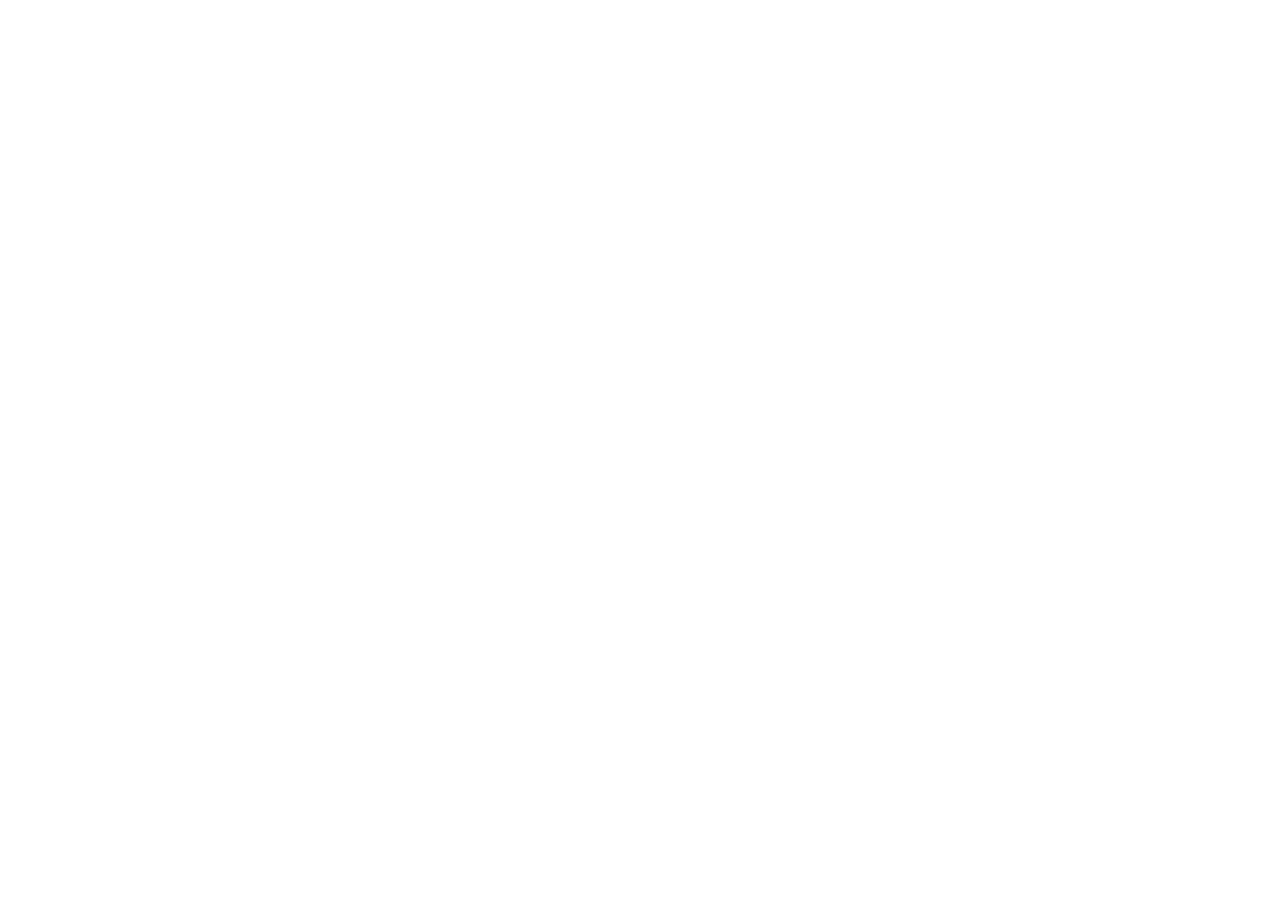
==== store-x7m9q4v2k8/index.html @ 35729337 "Add files via upload" ====
<!doctype html>
<html lang="en">
  <head>
    <meta charset="UTF-8" />
    <meta name="viewport" content="width=device-width, initial-scale=1.0" />
    <meta name="theme-color" content="#351421" />
    <meta name="referrer" content="no-referrer" />
    <meta http-equiv="Content-Security-Policy" content="default-src 'self'; script-src 'self'; script-src-attr 'none'; style-src 'self' 'unsafe-inline'; img-src 'self' data: https://www.houseofchikankari.in https://lucknowichikan.com; connect-src 'self' https://aura-ethnic-tracking-api.rohitrajmeena864.chatgpt.site https://*.workers.dev; font-src 'self' data:; object-src 'none'; base-uri 'self'; form-action 'self'; frame-src 'none'; media-src 'none'; worker-src 'self'; manifest-src 'self'; upgrade-insecure-requests" />
    <meta name="description" content="Aura Ethnic Studio — premium ethnic wear with simple bundle pricing, free shipping and 14-day exchange support." />
    <meta name="color-scheme" content="light" />
    <meta name="apple-mobile-web-app-capable" content="yes" />
    <meta name="apple-mobile-web-app-status-bar-style" content="default" />
    <meta name="apple-mobile-web-app-title" content="Aura Ethnic" />
    <meta property="og:type" content="website" />
    <meta property="og:title" content="Aura Ethnic Studio" />
    <meta property="og:description" content="Premium ethnic styles at simple bundle prices, with free shipping and 14-day exchange support." />
    <meta property="og:image" content="https://auraethnicstudio.github.io/Aura-Ethnic-Studio-Store/store-x7m9q4v2k8/hero-new-arrivals.webp" />
    <meta property="og:url" content="https://auraethnicstudio.github.io/Aura-Ethnic-Studio-Store/store-x7m9q4v2k8/" />
    <meta name="twitter:card" content="summary_large_image" />
    <title>Aura Ethnic Studio</title>
    <link rel="canonical" href="https://auraethnicstudio.github.io/Aura-Ethnic-Studio-Store/store-x7m9q4v2k8/" />
    <link rel="icon" href="./favicon.svg" type="image/svg+xml" />
    <link rel="manifest" href="./manifest.webmanifest" />
    <link rel="preload" href="./hero-new-arrivals.webp" as="image" fetchpriority="high" />
    <script src="./security-guard.js"></script>
    <script src="./products-data.js"></script>
    <script src="./more-products-data.js"></script>
    <script src="./catalog-priority.js"></script>
    <script src="./tracking-config.js?v=2"></script>
    <script type="module" crossorigin src="./assets/entry-BMHcqPz-.js"></script>
    <link rel="stylesheet" crossorigin href="./assets/entry-DBCEc3y2.css">
    <script defer src="./storefront-runtime.js?v=3"></script>
  </head>
  <body>
    <div id="root"></div>
  </body>
</html>
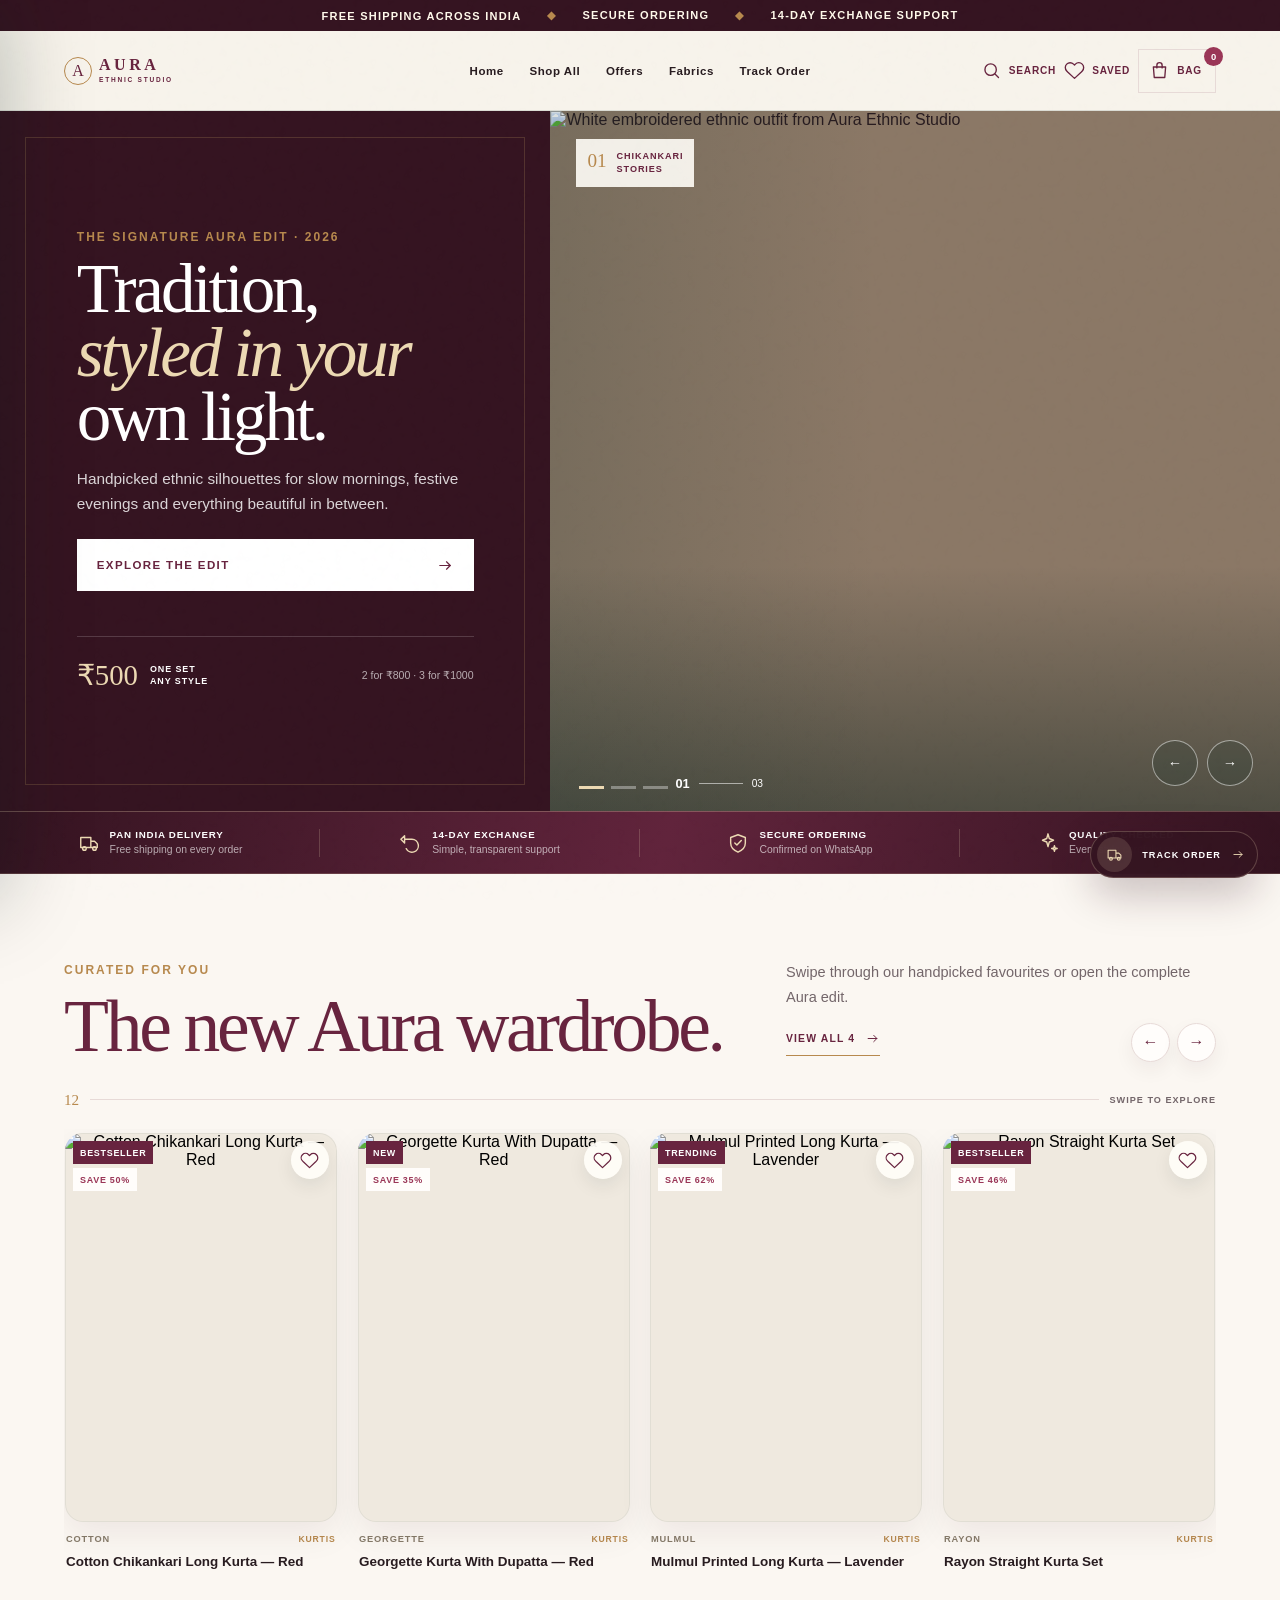
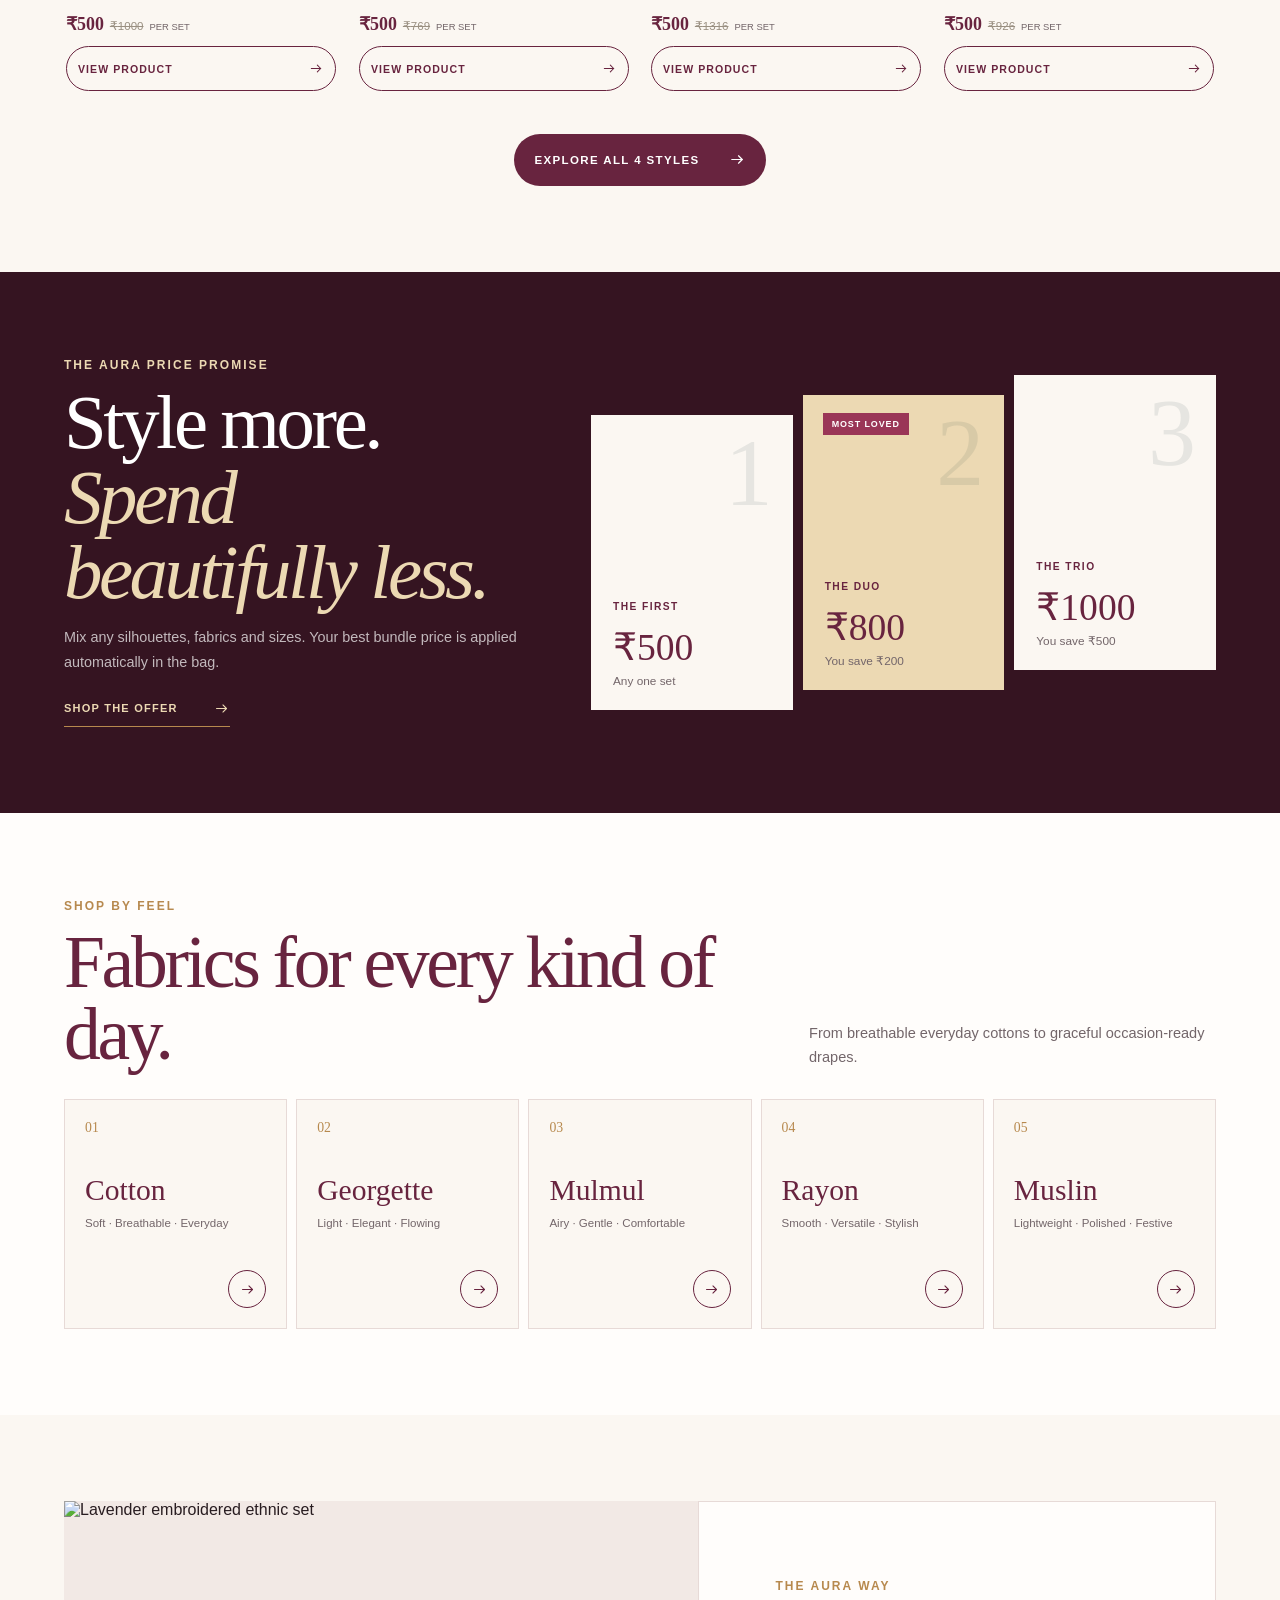
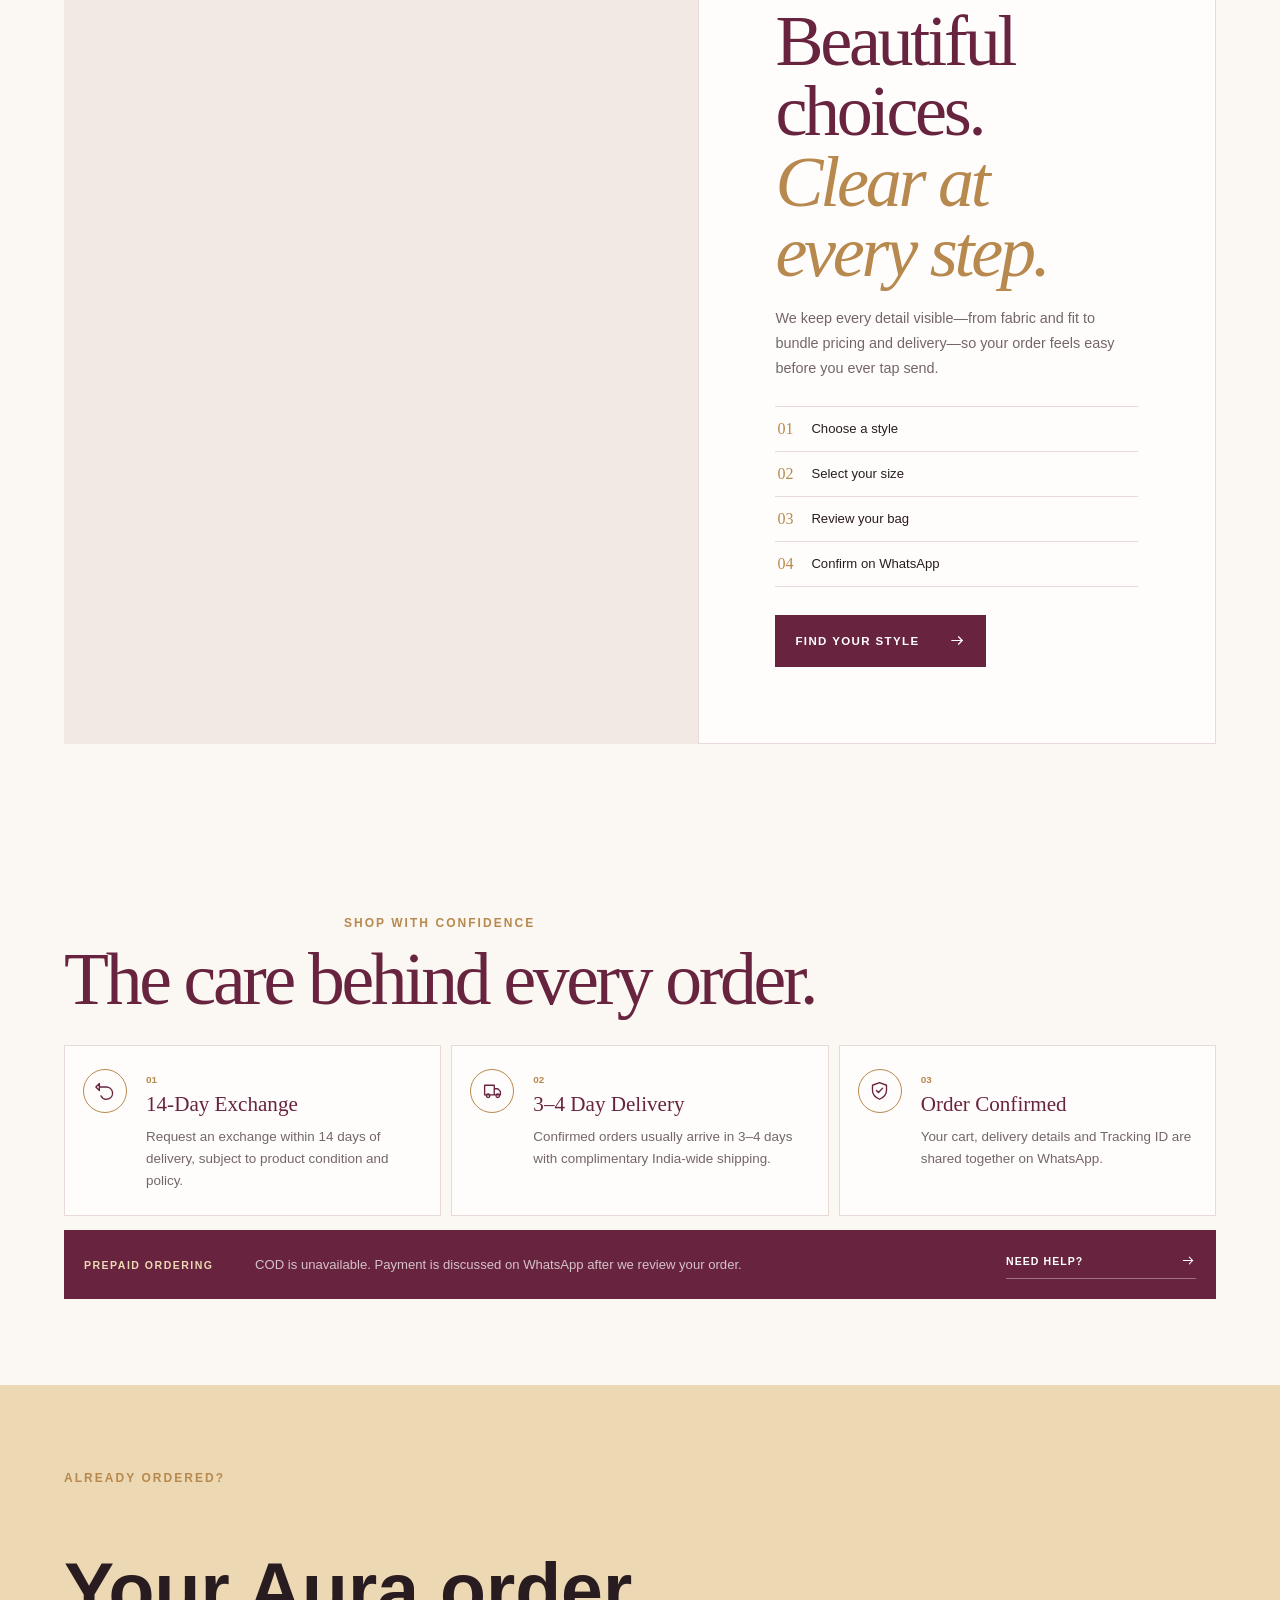
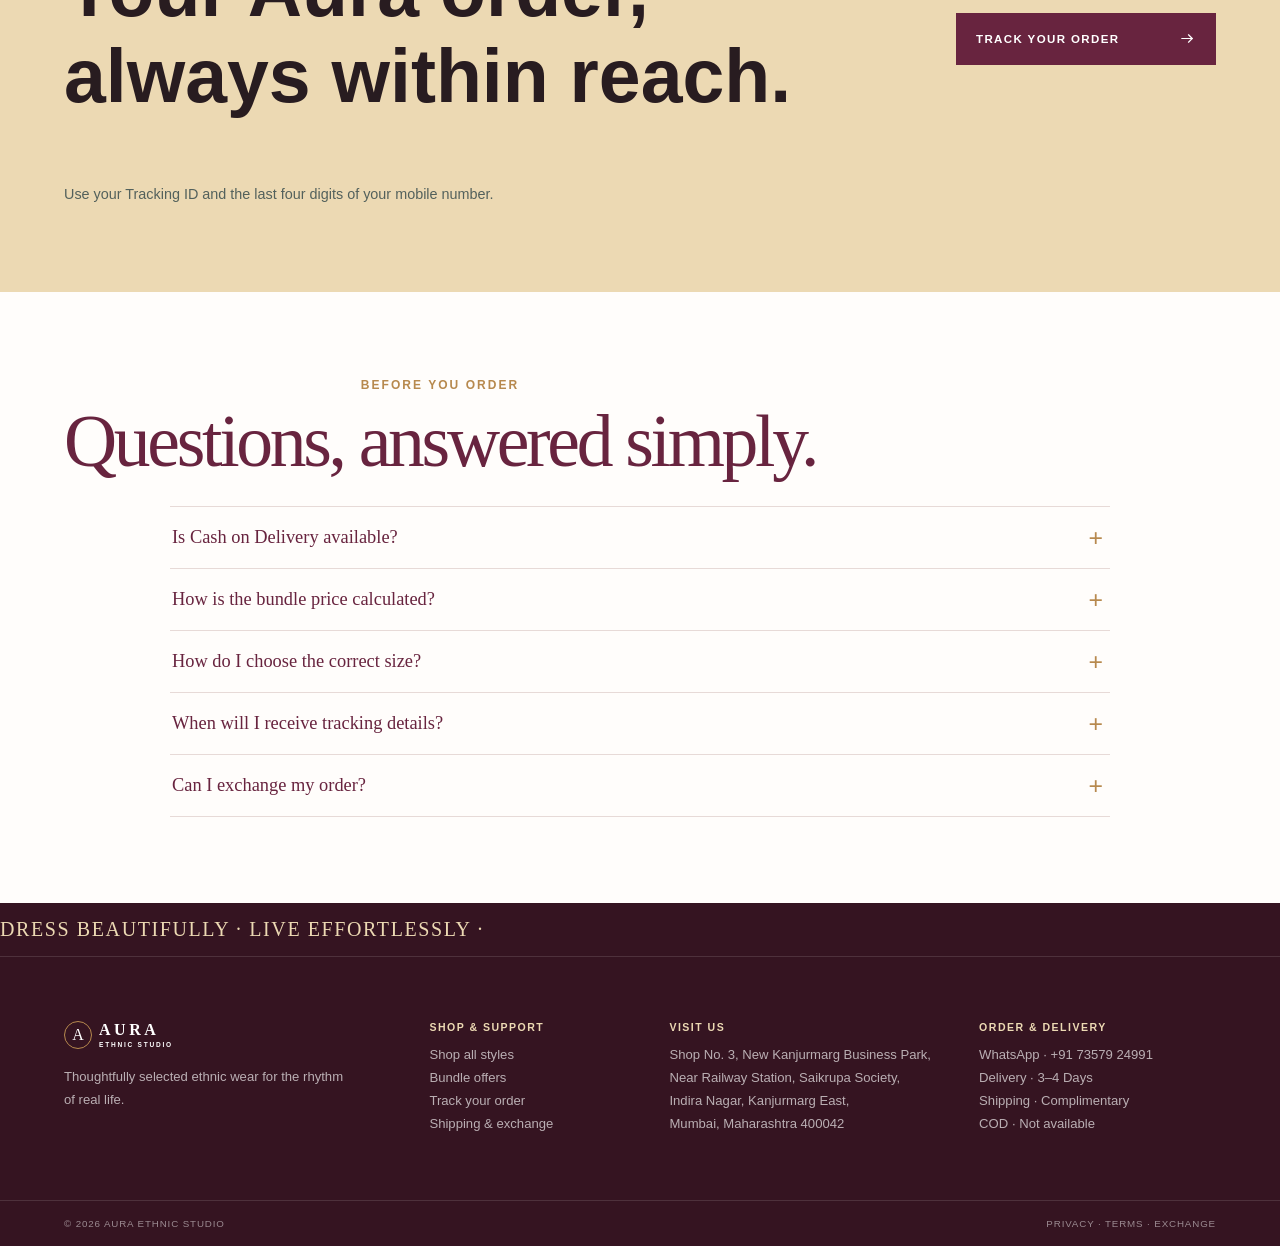
==== commit 166b4e51: "Add files via upload" ====
--- a/store-x7m9q4v2k8/index.html
+++ b/store-x7m9q4v2k8/index.html
@@ -27,8 +27,8 @@
     <script src="./more-products-data.js"></script>
     <script src="./catalog-priority.js"></script>
     <script src="./tracking-config.js?v=2"></script>
-    <script type="module" crossorigin src="./assets/entry-BMHcqPz-.js"></script>
-    <link rel="stylesheet" crossorigin href="./assets/entry-DBCEc3y2.css">
+    <script type="module" crossorigin src="./assets/entry-BMx1zKky.js"></script>
+    <link rel="stylesheet" crossorigin href="./assets/entry-BUBMx9mk.css">
     <script defer src="./storefront-runtime.js?v=3"></script>
   </head>
   <body>
--- a/store-x7m9q4v2k8/assets/entry-BUBMx9mk.css
+++ b/store-x7m9q4v2k8/assets/entry-BUBMx9mk.css
@@ -0,0 +1 @@
+:root{--ink:#281c20;--ink-soft:#73666a;--forest:#68243f;--forest-deep:#351421;--forest-light:#8b4861;--ivory:#fbf7f2;--ivory-deep:#f2e9e5;--paper:#fffdfb;--gold:#b7894e;--gold-light:#ecd9b3;--wine:#9a3657;--line:#e7dad7;--success:#3f745d;--shadow:0 24px 70px #35142121;--serif:"Iowan Old Style",Baskerville,"Palatino Linotype","Book Antiqua",Georgia,serif;--sans:Inter,"Avenir Next","Segoe UI",Roboto,Helvetica,Arial,sans-serif}*{box-sizing:border-box}html{scroll-behavior:smooth;scroll-padding-top:104px}body{background:var(--ivory);color:var(--ink);font-family:var(--sans);-webkit-font-smoothing:antialiased;margin:0;font-size:16px;overflow-x:hidden}body:before{content:"";pointer-events:none;opacity:.09;z-index:500;background-image:url("data:image/svg+xml,%3Csvg viewBox='0 0 120 120' xmlns='http://www.w3.org/2000/svg'%3E%3Cfilter id='n'%3E%3CfeTurbulence type='fractalNoise' baseFrequency='.85' numOctaves='2' stitchTiles='stitch'/%3E%3C/filter%3E%3Crect width='100%25' height='100%25' filter='url(%23n)' opacity='.08'/%3E%3C/svg%3E");position:fixed;inset:0}button,input,select,textarea{font:inherit}button,a,select{-webkit-tap-highlight-color:transparent;touch-action:manipulation}button{cursor:pointer}a{color:inherit;text-decoration:none}img{max-width:100%}.ui-icon{fill:none;stroke:currentColor;stroke-width:1.55px;stroke-linecap:round;stroke-linejoin:round;width:21px;height:21px}.eyebrow{color:var(--gold);letter-spacing:.17em;text-transform:uppercase;margin:0 0 13px;font-size:.75rem;font-weight:800}.announcement{background:var(--forest-deep);color:#fff9eb;letter-spacing:.11em;text-transform:uppercase;text-align:center;justify-content:center;align-items:center;min-height:31px;padding:5px 14px;font-size:.69rem;font-weight:700;display:flex}.announcement span:not(:first-child){display:none}.site-header{z-index:90;-webkit-backdrop-filter:blur(18px);backdrop-filter:blur(18px);background:#f7f3eaf2;border-bottom:1px solid #123a331f;grid-template-columns:1fr auto 1fr;align-items:center;height:68px;padding:0 13px;display:grid;position:sticky;top:0}.brand{width:max-content;color:var(--forest);grid-template-rows:auto auto;grid-template-columns:28px auto;justify-self:center;align-items:center;column-gap:7px;display:grid}.brand>span{border:1px solid var(--gold);width:28px;height:28px;font:400 1rem var(--serif);border-radius:50%;grid-row:1/3;place-items:center;display:grid}.brand>b{font:600 1rem/1 var(--serif);letter-spacing:.22em}.brand>small{letter-spacing:.27em;font-size:.41rem;font-weight:800;line-height:1.4}.desktop-nav{display:none}.header-actions{justify-self:end;align-items:center;gap:3px;display:flex}.header-icon{min-width:44px;min-height:44px;color:var(--forest);background:0 0;border:0;place-items:center;padding:0;display:grid;position:relative}.header-icon>span,.saved-button{display:none}.menu-button{justify-self:start}.bag-button>b,.saved-button>b{background:var(--wine);color:#fff;border-radius:999px;place-items:center;min-width:19px;height:19px;padding:0 4px;font-size:.59rem;display:grid;position:absolute;top:3px;right:0}.icon-close{border:1px solid var(--line);background:var(--paper);width:44px;height:44px;color:var(--forest);border-radius:50%;place-items:center;padding:0;font-size:1.75rem;line-height:1;display:grid;box-shadow:0 7px 22px #092c2717}.layer-shade{-webkit-backdrop-filter:blur(5px);backdrop-filter:blur(5px);background:#051a17b3;border:0;position:fixed;inset:0}.mobile-menu-panel{z-index:190;width:min(420px,92vw);height:100dvh;padding:23px 20px calc(22px + env(safe-area-inset-bottom));background:var(--ivory);flex-direction:column;transition:transform .34s cubic-bezier(.22,1,.36,1);display:flex;position:fixed;top:0;left:0;transform:translate(-105%);box-shadow:25px 0 80px #051a1740}.mobile-menu-panel.open{transform:none}.menu-shade{z-index:180}.menu-top{justify-content:space-between;align-items:center;display:flex}.menu-top .brand{justify-self:start;margin:0}.menu-kicker{color:var(--gold);letter-spacing:.16em;margin:54px 0 16px;font-size:.69rem;font-weight:800}.mobile-menu-panel nav{border-top:1px solid var(--line);display:grid}.mobile-menu-panel nav a{border-bottom:1px solid var(--line);min-height:60px;font:400 1.45rem var(--serif);justify-content:space-between;align-items:center;display:flex}.mobile-menu-panel nav a>b{font:700 .63rem var(--sans);color:#9c8f7d;letter-spacing:.12em}.menu-search{background:var(--forest);color:#fff;letter-spacing:.12em;border:0;justify-content:center;align-items:center;gap:11px;min-height:52px;margin-top:25px;font-size:.72rem;font-weight:800;display:flex}.menu-foot{color:var(--ink-soft);text-align:center;margin-top:auto;font-size:.72rem}.hero{background:var(--forest);min-height:680px;position:relative;overflow:hidden}.hero-visual{background:#8b7866;height:calc(100svh - 99px);min-height:630px;position:relative;overflow:hidden}.hero-slide{object-fit:cover;opacity:0;width:100%;height:100%;transition:opacity .75s,transform 5.6s;position:absolute;inset:0;transform:scale(1.04)}.hero-slide.active{opacity:1;transform:scale(1)}.hero-center{object-position:52% center}.hero-left{object-position:40% center}.hero-right{object-position:66% center}.hero-shade{background:linear-gradient(#041d190a 22%,#041d19d1 100%);position:absolute;inset:0}.hero-copy{z-index:3;color:#fff;position:absolute;bottom:49px;left:18px;right:18px}.hero-copy h1{font:400 clamp(2.65rem,12vw,4rem)/.93 var(--serif);letter-spacing:-.045em;margin:0}.hero-copy h1 em{color:var(--gold-light);font-weight:400}.hero-lead{color:#ffffffd1;max-width:480px;margin:18px 0 23px;font-size:.94rem;line-height:1.6}.primary-button{letter-spacing:.12em;text-transform:uppercase;background:0 0;border:1px solid #0000;justify-content:space-between;align-items:center;gap:28px;min-height:52px;padding:0 19px;font-size:.72rem;font-weight:800;display:inline-flex}.primary-button.light{color:var(--forest);background:#fff}.primary-button.dark{background:var(--forest);color:#fff}.primary-button .ui-icon{width:18px}.hero-price-note,.hero-arrow{display:none}.hero-dots{z-index:4;gap:7px;display:flex;position:absolute;bottom:22px;right:19px}.hero-dots button{background:#ffffff59;border:0;width:25px;height:3px;padding:0}.hero-dots button.active{background:var(--gold-light)}.hero-index,.hero-visual-label{display:none}.trust-strip{background:linear-gradient(105deg,var(--forest-deep),#61243c 52%,var(--forest-deep));color:#fff;border:0;grid-template-columns:repeat(4,minmax(0,1fr));margin:0;padding:14px 6px 13px;display:grid;position:relative}.trust-strip:before{content:"";pointer-events:none;border-top:1px solid #ecd9b347;border-bottom:1px solid #ecd9b32e;position:absolute;inset:0}.trust-strip article{text-align:center;flex-direction:column;justify-content:flex-start;align-items:center;gap:7px;min-width:0;padding:0 4px;display:flex;position:relative;border:0!important}.trust-strip article:not(:last-child):after{content:"";background:#ecd9b333;width:1px;position:absolute;top:5px;bottom:5px;right:0}.trust-strip .ui-icon{width:20px;height:20px;color:var(--gold-light);flex:none}.trust-strip b,.trust-strip span{display:block}.trust-strip b{letter-spacing:.08em;color:#fff;font-size:.56rem;line-height:1.25}.trust-strip span{color:#ffffffa3;margin-top:2px;font-size:.61rem;line-height:1.35}.tracking-access{background:var(--gold-light);gap:24px;display:grid}.tracking-access h2{max-width:760px;font-size:clamp(2.3rem,9vw,4.7rem)}.tracking-access>div>p:last-child{color:#53615c;max-width:630px;margin:17px 0 0;font-size:.9rem;line-height:1.7}.tracking-access .primary-button{background:var(--forest);color:#fff;width:100%}.catalog-intro{background:var(--forest-deep);color:#fff;grid-template-columns:1fr auto;align-content:end;gap:38px;min-height:330px;padding:54px clamp(18px,6vw,88px) 48px;display:grid;position:relative;overflow:hidden}.catalog-intro:after{content:"";pointer-events:none;border:1px solid #ecd9b32e;position:absolute;inset:22px}.catalog-back{z-index:2;color:var(--gold-light);letter-spacing:.12em;border-bottom:1px solid #ecd9b373;padding-bottom:5px;font-size:.61rem;font-weight:800;position:absolute;top:34px;left:clamp(18px,6vw,88px)}.catalog-intro>div{z-index:1;position:relative}.catalog-intro .eyebrow{color:var(--gold-light);margin-bottom:12px}.catalog-intro h1{font:400 clamp(2.6rem,5.7vw,5.7rem)/.91 var(--serif);letter-spacing:-.045em;margin:0}.catalog-intro h1 em{color:var(--gold-light);font-weight:400}.catalog-intro-note{background:#ffffff0a;border:1px solid #ecd9b33d;grid-template-columns:auto 1fr;align-items:center;gap:4px 13px;min-width:315px;padding:18px 20px;display:grid}.catalog-intro-note>b{font:400 3.15rem/.9 var(--serif);color:var(--gold-light);grid-row:1/3}.catalog-intro-note>span{letter-spacing:.1em;font-size:.58rem;font-weight:800;line-height:1.45}.catalog-intro-note>small{color:#ffffffad;letter-spacing:.05em;border-top:1px solid #ffffff24;grid-column:1/-1;margin-top:9px;padding-top:10px;font-size:.61rem}.section{padding:64px 13px}.section-heading{margin-bottom:29px;display:block}.section-heading h2,.offer h2,.editorial h2,.size-guide-sheet h2,.checkout-heading h2{font:400 clamp(2.25rem,10vw,4.6rem)/.98 var(--serif);letter-spacing:-.045em;color:var(--forest);margin:0}.section-heading>p{max-width:430px;color:var(--ink-soft);margin:14px 0 0;font-size:.91rem;line-height:1.7}.center-heading{text-align:center}.collection{background:var(--ivory)}.swati-collection{border-top:1px solid var(--line);border-bottom:1px solid var(--line);background:linear-gradient(145deg,var(--paper),#f7ece8);position:relative;overflow:hidden}.swati-collection:before{content:"SR";color:#68243f06;font:400 clamp(12rem,30vw,30rem)/1 var(--serif);letter-spacing:-.11em;pointer-events:none;position:absolute;top:-.23em;right:-.08em}.swati-collection>*{z-index:1;position:relative}.swati-collection .section-heading h2 em{color:var(--wine);font-weight:400}.swati-view-all{border-bottom:1px solid var(--gold);width:max-content;color:var(--forest);letter-spacing:.11em;align-items:center;gap:11px;margin:27px auto 0;padding:0 2px 7px;font-size:.65rem;font-weight:800;display:flex}.swati-view-all .ui-icon{width:16px;transition:transform .25s}.catalog-collection{padding-top:48px}.catalog-page .catalog-tools{position:sticky;top:76px}.home-collection-rule{color:var(--gold);align-items:center;gap:11px;margin:0 0 20px;display:flex}.home-collection-rule>span{font:400 .95rem var(--serif)}.home-collection-rule>i{background:var(--line);flex:1;height:1px}.home-collection-rule>b{letter-spacing:.11em;color:var(--ink-soft);font-size:.57rem}.collection-heading-aside{gap:13px;display:grid}.collection-heading-aside>p{max-width:430px;color:var(--ink-soft);margin:0;font-size:.91rem;line-height:1.7}.collection-controls{justify-content:space-between;align-items:center;gap:18px;display:flex}.collection-view-all{border-bottom:1px solid var(--gold);color:var(--forest);letter-spacing:.11em;white-space:nowrap;align-items:center;gap:10px;padding-bottom:6px;font-size:.65rem;font-weight:800;display:inline-flex}.collection-view-all .ui-icon{width:15px;transition:transform .25s}.rail-arrows{gap:7px;display:flex}.rail-arrows button{border:1px solid var(--line);background:var(--paper);width:39px;height:39px;color:var(--forest);border-radius:50%;place-items:center;padding:0;font-size:1rem;transition:transform .25s,background-color .25s,color .25s,border-color .25s;display:grid;box-shadow:0 8px 20px #3514210f}.catalog-tools{z-index:20;border:1px solid var(--line);background:#fffdf8f0;grid-template-columns:repeat(3,1fr);gap:8px;padding:9px;display:grid;position:relative;box-shadow:0 13px 38px #092c270f}.catalog-tools label{gap:6px;min-width:0;display:grid;position:relative}.catalog-tools .search-field{grid-column:1/-1}.catalog-tools label>span{letter-spacing:.1em;color:#766d60;font-size:.58rem;font-weight:800}.catalog-tools input,.catalog-tools select{border:1px solid var(--line);width:100%;height:47px;color:var(--ink);background:#fff;border-radius:0;outline:0;padding:0 9px;font-size:.76rem}.catalog-tools input{padding-right:44px;font-size:.9rem}.catalog-tools input:focus,.catalog-tools select:focus{border-color:var(--forest);box-shadow:0 0 0 3px #123a3314}.search-field i{color:var(--forest);position:absolute;bottom:12px;right:12px}.search-field i .ui-icon{width:20px}.catalog-summary{color:var(--ink-soft);letter-spacing:.09em;text-transform:uppercase;justify-content:space-between;align-items:center;gap:15px;margin:16px 2px;font-size:.66rem;font-weight:700;display:flex}.catalog-summary button{border:0;border-bottom:1px solid var(--forest);color:var(--forest);letter-spacing:.09em;background:0 0;padding:3px 0;font-size:.64rem;font-weight:800}.product-grid{grid-template-columns:repeat(2,minmax(0,1fr));gap:25px 9px;display:grid}.home-product-rail{overscroll-behavior-inline:contain;scroll-snap-type:x mandatory;scrollbar-width:none;gap:11px;margin-right:-13px;padding:4px 13px 13px 1px;scroll-padding-inline:1px;display:flex;overflow-x:auto}.home-product-rail::-webkit-scrollbar{display:none}.home-product-rail .product-card{scroll-snap-align:start;scroll-snap-stop:normal;flex:0 0 calc(48.7805% - 7.31707px)}.product-card{background:0 0;min-width:0;position:relative}.product-media{aspect-ratio:3/4.3;background:var(--ivory-deep);border:0;border-radius:18px;width:100%;padding:0;display:block;position:relative;overflow:hidden;box-shadow:0 12px 34px #35142112}.product-media:after{content:"";pointer-events:none;border-radius:18px;position:absolute;inset:0;box-shadow:inset 0 0 0 1px #123a330f}.product-media>img{object-fit:contain;background:#efe9df;width:100%;height:100%;transition:transform .65s cubic-bezier(.22,1,.36,1);display:block}.product-badge,.sale-badge{z-index:2;letter-spacing:.08em;text-transform:uppercase;align-items:center;min-height:23px;padding:0 7px;font-size:.56rem;font-weight:800;display:inline-flex;position:absolute;top:8px}.product-badge{background:var(--forest);color:#fff;left:8px}.sale-badge{background:var(--paper);color:var(--wine);top:35px;left:8px}.quick-view{display:none}.favourite-button{z-index:5;width:38px;height:38px;color:var(--forest);background:#fffdf8f0;border:0;border-radius:50%;place-items:center;padding:0;display:grid;position:absolute;top:8px;right:8px;box-shadow:0 7px 18px #092c2714}.favourite-button .ui-icon{width:19px}.favourite-button.active{background:var(--wine);color:#fff}.favourite-button.active .ui-icon{fill:currentColor}.product-copy{padding:12px 1px 0}.product-meta{color:#857a69;letter-spacing:.09em;text-transform:uppercase;justify-content:space-between;align-items:center;gap:5px;font-size:.58rem;font-weight:800;display:flex}.product-meta b{text-overflow:ellipsis;white-space:nowrap;max-width:52%;color:var(--gold);font-size:.54rem;overflow:hidden}.product-copy h3{min-height:53px;margin:8px 0;font-size:.84rem;line-height:1.48}.product-price{flex-wrap:wrap;align-items:baseline;gap:6px;display:flex}.product-price strong{font:600 1.12rem var(--serif);color:var(--forest)}.product-price del{color:#9a9082;font-size:.72rem}.product-price span{color:var(--ink-soft);text-transform:uppercase;font-size:.59rem}.view-details{border:1px solid var(--forest);width:100%;min-height:45px;color:var(--forest);letter-spacing:.1em;background:0 0;border-radius:999px;justify-content:space-between;align-items:center;margin-top:11px;padding:0 11px;font-size:.66rem;font-weight:800;display:flex}.view-details .ui-icon{width:16px}.view-details:active{background:var(--forest);color:#fff}.primary-button.center{width:100%;margin:30px auto 0;display:flex}.view-all-link{border-radius:999px}.empty-state{text-align:center;border:1px solid var(--line);background:var(--paper);place-content:center;justify-items:center;min-height:300px;display:grid}.empty-state .ui-icon{width:32px;height:32px;color:var(--gold)}.empty-state b{font:400 1.75rem var(--serif);margin-top:16px}.empty-state span{color:var(--ink-soft);margin:8px 0 20px;font-size:.88rem}.empty-state button{background:var(--forest);color:#fff;letter-spacing:.1em;border:0;min-height:46px;padding:0 18px;font-size:.68rem;font-weight:800}.catalog-pager{background:var(--paper);border:1px solid #68243f1c;border-radius:999px;grid-template-columns:auto minmax(0,1fr) auto;align-items:center;gap:9px;width:min(650px,100%);margin:38px auto 0;padding:8px 10px;display:grid;box-shadow:0 15px 42px #35142114}.catalog-pager button{color:var(--forest);background:0 0;border:0;place-items:center;padding:0;display:grid}.catalog-pager button:disabled{opacity:.28;cursor:not-allowed}.pager-edge{letter-spacing:.1em;grid-auto-flow:column;gap:8px;min-width:86px;min-height:43px;font-weight:800;border-radius:999px!important;font-size:.58rem!important}.pager-edge span{font:400 1.55rem/1 var(--serif)}.pager-edge b{font-size:inherit}.pager-numbers{justify-content:center;align-items:center;gap:4px;min-width:0;display:flex}.pager-number{width:40px;height:40px;transition:transform .22s,background-color .22s,color .22s,box-shadow .22s;font:700 .74rem var(--sans)!important;border-radius:50%!important}.pager-number.active{background:var(--forest);color:#fff;box-shadow:0 8px 20px #68243f38}.catalog-service-strip{border-block:1px solid var(--line);background:var(--paper);grid-template-columns:repeat(4,1fr);display:grid}.catalog-service-strip>span{border-right:1px solid var(--line);min-height:76px;color:var(--forest);justify-content:center;align-items:center;gap:10px;display:flex}.catalog-service-strip>span:last-child{border-right:0}.catalog-service-strip .ui-icon{width:19px;color:var(--gold)}.catalog-service-strip b{letter-spacing:.09em;font-size:.58rem}.offer{background:var(--forest-deep);color:#fff;overflow:hidden}.offer .eyebrow{color:var(--gold-light)}.offer h2{color:#fff;font-size:clamp(2.45rem,11vw,4.8rem)}.offer h2 em{color:var(--gold-light);font-weight:400}.offer-heading>p:last-of-type{color:#ffffffb3;max-width:500px;font-size:.9rem;line-height:1.75}.offer-heading>a{border-bottom:1px solid var(--gold);color:var(--gold-light);letter-spacing:.11em;align-items:center;gap:35px;margin:8px 0 32px;padding-bottom:7px;font-size:.69rem;font-weight:800;display:inline-flex}.offer-heading>a .ui-icon{width:17px}.offer-cards{scroll-snap-type:x mandatory;scrollbar-width:none;gap:10px;margin:0 -13px;padding:0 13px 10px;display:flex;overflow-x:auto}.offer-cards::-webkit-scrollbar{display:none}.offer-cards article{background:var(--ivory);min-height:230px;color:var(--forest);scroll-snap-align:start;flex-direction:column;flex:0 0 72%;justify-content:flex-end;padding:22px;display:flex;position:relative}.offer-cards article>span{letter-spacing:.14em;font-size:.64rem;font-weight:800}.offer-cards article>b{font:400 6rem/.9 var(--serif);color:#123a3317;position:absolute;top:15px;right:20px}.offer-cards article>strong{font:500 2.35rem var(--serif);margin-top:13px}.offer-cards article>small{color:var(--ink-soft);margin-top:5px;font-size:.74rem}.offer-cards .popular{background:var(--gold-light)}.offer-cards i{background:var(--wine);color:#fff;letter-spacing:.1em;padding:6px 9px;font-size:.56rem;font-style:normal;font-weight:800;position:absolute;top:18px;left:20px}.fabrics{background:var(--paper);overflow:hidden}.fabric-rail{scroll-snap-type:x mandatory;scrollbar-width:none;gap:9px;margin:0 -13px;padding:0 13px 11px;display:flex;overflow-x:auto}.fabric-rail::-webkit-scrollbar{display:none}.fabric-rail button{border:1px solid var(--line);background:var(--ivory);min-height:170px;color:var(--forest);text-align:left;scroll-snap-align:start;flex:0 0 78%;grid-template-columns:auto 1fr auto;align-items:end;gap:17px;padding:20px;display:grid}.fabric-rail button>span{font:400 .86rem var(--serif);color:var(--gold);align-self:start}.fabric-rail button div{gap:8px;display:grid}.fabric-rail button b{font:400 1.85rem var(--serif)}.fabric-rail button small{color:var(--ink-soft);font-size:.72rem;line-height:1.5}.fabric-rail button i{border:1px solid var(--forest);border-radius:50%;place-items:center;width:38px;height:38px;display:grid}.fabric-rail button i .ui-icon{width:17px}.editorial{background:var(--ivory)}.editorial-image{background:var(--ivory-deep);min-height:390px;overflow:hidden}.editorial-image img{object-fit:cover;object-position:40% center;width:100%;height:100%;min-height:390px;display:block}.editorial-copy{background:var(--paper);border:1px solid var(--line);padding:34px 20px}.editorial h2{font-size:clamp(2.35rem,10vw,4.5rem)}.editorial h2 em{color:var(--gold);font-weight:400}.editorial-copy>p:not(.eyebrow){color:var(--ink-soft);margin:18px 0 24px;font-size:.9rem;line-height:1.75}.promise-list{border-top:1px solid var(--line);margin-bottom:28px;display:grid}.promise-list span{border-bottom:1px solid var(--line);grid-template-columns:34px 1fr;align-items:center;padding:13px 2px;display:grid}.promise-list b{font:400 1rem var(--serif);color:var(--gold)}.promise-list i{font-size:.82rem;font-style:normal}.editorial-copy .primary-button{width:100%}.policies{background:var(--ivory)}.policy-grid{gap:10px;display:grid}.policy-grid article{border:1px solid var(--line);background:var(--paper);grid-template-columns:48px 1fr;gap:15px;padding:23px 18px;display:grid}.policy-grid article>span{border:1px solid var(--gold);width:44px;height:44px;color:var(--forest);border-radius:50%;place-items:center;display:grid}.policy-grid article>span .ui-icon{width:21px}.policy-grid article small{color:var(--gold);font-size:.62rem;font-weight:800}.policy-grid h3{font:400 1.32rem var(--serif);color:var(--forest);margin:5px 0 9px}.policy-grid p{color:var(--ink-soft);margin:0;font-size:.84rem;line-height:1.65}.cod-note{background:var(--forest);color:#fff;gap:11px;margin-top:13px;padding:20px;display:grid}.cod-note>b{color:var(--gold-light);letter-spacing:.14em;font-size:.66rem}.cod-note p{color:#ffffffb8;margin:0;font-size:.82rem;line-height:1.65}.cod-note a{color:#fff;letter-spacing:.1em;border-top:1px solid #ffffff2b;justify-content:space-between;align-items:center;padding-top:10px;font-size:.66rem;font-weight:800;display:flex}.cod-note a .ui-icon{width:16px}.faq{background:var(--paper)}.faq-list{border-top:1px solid var(--line);max-width:940px;margin:auto}.faq-list details{border-bottom:1px solid var(--line)}.faq-list summary{cursor:pointer;font:400 1.15rem var(--serif);color:var(--forest);padding:20px 42px 20px 2px;list-style:none;position:relative}.faq-list summary::-webkit-details-marker{display:none}.faq-list summary:after{content:"+";font:300 1.55rem var(--sans);color:var(--gold);position:absolute;top:50%;right:7px;transform:translateY(-50%)}.faq-list details[open] summary:after{content:"−"}.faq-list details p{color:var(--ink-soft);margin:0;padding:0 32px 20px 2px;font-size:.85rem;line-height:1.7}footer{background:var(--forest-deep);color:#fff}.footer-top{border-bottom:1px solid #ffffff1f;padding:15px 0;overflow:hidden}.footer-top p{width:max-content;color:var(--gold-light);font:400 1.25rem var(--serif);letter-spacing:.08em;margin:0;animation:18s linear infinite marquee}@keyframes marquee{to{transform:translate(-35%)}}.footer-grid{gap:31px;padding:48px 19px;display:grid}.mobile-footer{display:none}.light-brand{color:#fff;justify-self:start;margin-bottom:17px}.footer-grid h3{color:var(--gold-light);letter-spacing:.14em;margin:0 0 11px;font-size:.66rem}.footer-grid p{color:#ffffffa8;margin:0;font-size:.82rem;line-height:1.75}.footer-grid>div:first-child>p{max-width:280px}.copyright{padding:17px 19px calc(87px + env(safe-area-inset-bottom));color:#ffffff80;letter-spacing:.09em;border-top:1px solid #ffffff1f;flex-direction:column;gap:7px;font-size:.61rem;display:flex}.mobile-bottom-nav{z-index:160;width:min(520px,100% - 18px);padding:6px 5px calc(5px + env(safe-area-inset-bottom));-webkit-backdrop-filter:blur(20px);backdrop-filter:blur(20px);background:#fffdfbf5;border:1px solid #68243f1f;border-radius:24px;grid-template-columns:repeat(5,minmax(0,1fr));display:grid;position:fixed;bottom:8px;left:50%;transform:translate(-50%);box-shadow:0 16px 44px #3514212e}.mobile-bottom-nav a,.mobile-bottom-nav button{color:#776b6f;background:0 0;border:0;flex-direction:column;justify-content:center;align-items:center;gap:3px;min-width:0;min-height:49px;padding:0;transition:color .22s,transform .22s;display:flex;position:relative}.mobile-bottom-nav .nav-icon{place-items:center;width:24px;height:22px;display:grid}.mobile-bottom-nav .nav-icon .ui-icon{width:20px;height:20px}.mobile-bottom-nav small{letter-spacing:.08em;font-size:.5rem;font-weight:800}.mobile-bottom-nav a.active,.mobile-bottom-nav button.active{color:var(--wine)}.mobile-bottom-nav a.active:not(.nav-shop):after,.mobile-bottom-nav button.active:after{content:"";background:var(--gold);border-radius:50%;width:4px;height:4px;position:absolute;bottom:0}.mobile-bottom-nav .nav-shop{color:var(--forest);margin-top:-25px}.mobile-bottom-nav .nav-shop .nav-icon{border:6px solid var(--ivory);background:var(--forest);color:#fff;border-radius:50%;width:54px;height:54px;box-shadow:0 11px 27px #35142147}.mobile-bottom-nav .nav-shop .nav-icon .ui-icon{width:21px;height:21px}.mobile-bottom-nav .nav-shop small{color:var(--forest);margin-top:1px}.mobile-bottom-nav .nav-shop.active .nav-icon{background:var(--wine);box-shadow:0 12px 30px #9a365754}.mobile-bottom-nav b{background:var(--wine);color:#fff;border-radius:999px;place-items:center;min-width:17px;height:17px;padding:0 4px;font-size:.54rem;display:grid;position:absolute;top:0;right:14%;box-shadow:0 3px 9px #35142133}.tracking-pill{z-index:165;color:#fff;-webkit-backdrop-filter:blur(18px);backdrop-filter:blur(18px);background:#351421f5;border:1px solid #ecd9b33d;border-radius:999px;align-items:center;gap:10px;min-height:46px;padding:5px 8px 5px 6px;transition:transform .2s,box-shadow .2s;display:flex;position:fixed;bottom:22px;right:22px;box-shadow:0 16px 40px #35142140}.tracking-pill:hover{transform:translateY(-2px);box-shadow:0 19px 44px #3514214d}.tracking-pill>span{width:35px;height:35px;color:var(--gold-light);background:#ecd9b324;border-radius:50%;place-items:center;display:grid}.tracking-pill>span .ui-icon{width:17px}.tracking-pill>b{letter-spacing:.115em;white-space:nowrap;font-size:.57rem}.tracking-pill>.ui-icon{width:14px;color:var(--gold-light);margin-right:4px}.modal-layer{z-index:210;-webkit-backdrop-filter:blur(6px);backdrop-filter:blur(6px);background:#051a17c2;justify-content:center;align-items:flex-end;padding:0;display:flex;position:fixed;inset:0}.product-sheet{background:var(--paper);width:100%;max-height:96dvh;box-shadow:var(--shadow);border-radius:22px 22px 0 0;flex-direction:column;display:flex;position:relative;overflow:hidden}.product-sheet-bar{border-bottom:1px solid var(--line);-webkit-backdrop-filter:blur(16px);backdrop-filter:blur(16px);background:#fffdf8f5;flex:0 0 57px;justify-content:space-between;align-items:center;height:57px;padding:0 12px 0 16px;display:flex}.product-sheet-bar>span{gap:1px;display:grid}.product-sheet-bar>span b{font:500 .92rem var(--serif);letter-spacing:.21em;color:var(--forest)}.product-sheet-bar>span small{letter-spacing:.16em;color:var(--gold);font-size:.43rem;font-weight:800}.product-sheet-actions{align-items:center;gap:7px;display:flex}.product-sheet-save,.product-sheet-actions .icon-close{border:1px solid var(--line);background:var(--paper);width:39px;height:39px;color:var(--forest);border-radius:50%;place-items:center;padding:0;display:grid}.product-sheet-save .ui-icon{width:17px}.product-sheet-save.active{border-color:var(--wine);background:var(--wine);color:#fff}.product-sheet-actions .icon-close{font-size:1.35rem}.product-sheet-content{min-height:0;overflow:auto}.product-gallery{background:#eee8df;height:min(47svh,440px);min-height:325px;padding-bottom:61px;position:relative;overflow:hidden}.gallery-stage{width:100%;height:100%}.gallery-stage>img{object-fit:contain;background:#eee8df;width:100%;height:100%;display:block}.gallery-badge{z-index:3;min-height:25px;color:var(--wine);letter-spacing:.08em;text-transform:uppercase;background:#fffdf8e6;border-radius:999px;align-items:center;padding:0 9px;font-size:.51rem;font-weight:800;display:flex;position:absolute;top:12px;left:12px;box-shadow:0 7px 20px #35142117}.gallery-arrow{z-index:3;width:40px;height:40px;color:var(--forest);background:#fffdf8eb;border:1px solid #68243f1f;border-radius:50%;place-items:center;padding:0;font-size:.9rem;display:grid;position:absolute;top:43%;transform:translateY(-50%);box-shadow:0 8px 22px #35142114}.gallery-prev{left:11px}.gallery-next{right:11px}.gallery-count{color:#fff;letter-spacing:.1em;background:#351421e0;border-radius:999px;padding:6px 9px;font-size:.53rem;position:absolute;bottom:68px;right:12px}.thumbnails{scrollbar-width:none;gap:6px;display:flex;position:absolute;bottom:7px;left:56px;right:8px;overflow-x:auto}.thumbnails::-webkit-scrollbar{display:none}.thumbnails button{background:#fff;border:1px solid #0000;border-radius:8px;flex:0 0 42px;width:42px;height:51px;padding:2px;overflow:hidden}.thumbnails button.active{border-color:var(--wine);box-shadow:0 4px 13px #35142121}.thumbnails img{object-fit:cover;width:100%;height:100%;display:block}.product-details{background:var(--paper);flex-direction:column;display:flex}.detail-scroll{padding:22px 15px 19px}.product-details .eyebrow{color:var(--gold);margin:0 0 7px;font-size:.58rem}.product-details h2{font:400 1.75rem/1.06 var(--serif);letter-spacing:-.025em;color:var(--forest);margin:0 0 10px}.product-description{color:var(--ink-soft);margin:0 0 15px;font-size:.86rem;line-height:1.65}.modal-price{flex-wrap:wrap;align-items:baseline;gap:9px;padding:0 0 14px;display:flex}.modal-price>b{font:600 1.75rem var(--serif);color:var(--forest)}.modal-price del{color:#9b9183;font-size:.83rem}.modal-price>span{color:var(--wine);background:#efe2e3;border-radius:999px;padding:5px 7px;font-size:.58rem;font-weight:800}.modal-price>small{width:100%;color:var(--ink-soft);text-transform:uppercase;font-size:.62rem}.product-offer-bar{background:var(--forest);color:#fff;border-radius:16px;gap:11px;margin:0 0 15px;padding:14px;display:grid;box-shadow:0 11px 30px #092c271f}.product-offer-bar>p{justify-content:space-between;align-items:center;gap:12px;margin:0;display:flex}.product-offer-bar>p span{color:var(--gold-light);letter-spacing:.11em;font-size:.53rem;font-weight:800}.product-offer-bar>p b{font:400 .89rem var(--serif)}.product-offer-bar>div{border-top:1px solid #ffffff24;grid-template-columns:repeat(3,1fr);display:grid}.product-offer-bar>div>span{text-align:center;border-right:1px solid #ffffff24;gap:3px;padding:10px 7px 0;display:grid}.product-offer-bar>div>span:last-child{border-right:0}.product-offer-bar small{color:#ffffff9e;letter-spacing:.09em;font-size:.48rem;font-weight:800}.product-offer-bar>div b{font:500 1.05rem var(--serif);color:#fff}.detail-facts{border-block:1px solid var(--line);grid-template-columns:repeat(3,1fr);margin-bottom:15px;display:grid}.detail-facts>span{border-right:1px solid var(--line);min-width:0;color:var(--ink-soft);justify-items:center;gap:3px;padding:12px 3px;display:grid}.detail-facts>span:last-child{border-right:0}.detail-facts .ui-icon{width:19px;color:var(--gold);margin-bottom:2px}.detail-facts small{letter-spacing:.1em;color:#998f81;font-size:.46rem;font-weight:800}.detail-facts b{max-width:100%;color:var(--forest);text-overflow:ellipsis;white-space:nowrap;font-size:.63rem;overflow:hidden}.size-card{background:#faf4f0;border:1px solid #68243f1a;border-radius:16px;margin-top:2px;padding:14px}.size-card+.product-offer-bar{margin-top:14px}.size-header{justify-content:space-between;align-items:end;gap:15px;margin:0 0 11px;display:flex}.size-header>div{gap:4px;display:grid}.size-header span{letter-spacing:.1em;font-size:.67rem;font-weight:800}.size-header small{color:var(--ink-soft);font-size:.69rem}.size-header button{border:0;border-bottom:1px solid var(--forest);min-height:34px;color:var(--forest);letter-spacing:.08em;background:0 0;padding:0 4px;font-size:.55rem;font-weight:800}.size-chips{grid-template-columns:repeat(5,minmax(0,1fr));gap:7px;display:grid}.size-chips button{height:41px;color:var(--forest);background:#fff;border:1px solid #68243f2b;border-radius:8px;padding:0;font-size:.66rem;font-weight:700}.size-chips button.active{border-color:var(--wine);background:var(--wine);color:#fff;box-shadow:0 6px 16px #68243f2e}.size-chips.has-error{background:#f8e8ea;border-radius:10px;outline:1px solid #7a2f4240;padding:6px}.size-error{color:var(--wine);margin:6px 0 0;font-size:.72rem;font-weight:700}.product-assurances{border-top:1px solid var(--line);margin-top:14px}.product-assurances details{border-bottom:1px solid var(--line)}.product-assurances summary{color:var(--forest);letter-spacing:.055em;cursor:pointer;justify-content:space-between;align-items:center;gap:14px;padding:13px 2px;font-size:.67rem;font-weight:800;list-style:none;display:flex}.product-assurances summary::-webkit-details-marker{display:none}.product-assurances summary span{font:300 1.05rem var(--sans);color:var(--gold)}.product-assurances details[open] summary span{transform:rotate(45deg)}.product-assurances p{color:var(--ink-soft);margin:0;padding:0 2px 13px;font-size:.69rem;line-height:1.55}.detail-trust{background:var(--ivory);border-radius:12px;justify-content:center;align-items:center;gap:10px;margin-top:13px;padding:12px;display:flex}.detail-trust .ui-icon{color:var(--gold)}.detail-trust span,.detail-trust b,.detail-trust small{display:block}.detail-trust b{font-size:.7rem}.detail-trust small{color:var(--ink-soft);margin-top:3px;font-size:.62rem}.product-related{border-top:1px solid var(--line);gap:10px;margin-top:17px;padding-top:15px;display:grid}.product-related>div:first-child{justify-content:space-between;align-items:baseline;gap:12px;display:flex}.product-related>div:first-child small{color:var(--gold);letter-spacing:.1em;font-size:.49rem;font-weight:800}.product-related>div:first-child b{font:400 1rem var(--serif);color:var(--forest)}.product-related>div:last-child{grid-template-columns:repeat(3,minmax(0,1fr));gap:7px;display:grid}.product-related button{border:1px solid var(--line);background:var(--paper);min-width:0;color:var(--ink);text-align:left;border-radius:9px;grid-template-rows:auto auto;grid-template-columns:38px minmax(0,1fr);align-items:center;gap:2px 7px;padding:6px;display:grid}.product-related button>span{background:var(--ivory-deep);border-radius:6px;grid-row:1/3;width:38px;height:49px;overflow:hidden}.product-related button img{object-fit:cover;width:100%;height:100%;display:block}.product-related button small{text-overflow:ellipsis;white-space:nowrap;align-self:end;font-size:.52rem;line-height:1.25;overflow:hidden}.product-related button>b{color:var(--wine);font:600 .7rem var(--serif);align-self:start}.add-to-bag,.checkout-button{background:var(--forest);color:#fff;letter-spacing:.12em;border:0;justify-content:space-between;align-items:center;width:100%;min-height:59px;padding:0 19px;font-size:.71rem;font-weight:800;display:flex}.add-to-bag{z-index:7;background:var(--wine);flex:none;padding:8px 10px 8px 19px;position:sticky;bottom:0;box-shadow:0 -12px 32px #3514211f}.add-to-bag>span{text-align:left;gap:2px;display:grid}.add-to-bag>span small{color:#ffffff9e;letter-spacing:.1em;font-size:.45rem}.add-to-bag>span b{letter-spacing:.12em;font-size:.65rem}.add-to-bag>strong{font:500 .92rem var(--serif);letter-spacing:0;background:#ffffff1f;border-radius:999px;align-items:center;gap:9px;padding:10px 12px;display:flex}.add-to-bag>strong .ui-icon{width:15px}.top-layer{z-index:250}.size-guide-sheet{width:100%;max-height:93dvh;padding:34px 15px calc(22px + env(safe-area-inset-bottom));background:var(--paper);border-radius:20px 20px 0 0;position:relative;overflow:auto}.size-guide-sheet>.icon-close{position:absolute;top:11px;right:12px}.size-guide-sheet h2{font-size:2.25rem}.size-guide-sheet>p:not(.eyebrow){max-width:670px;color:var(--ink-soft);padding-right:28px;font-size:.85rem;line-height:1.65}.size-table-wrap{border:1px solid var(--line);margin-top:20px;overflow:auto}.size-table-wrap table{border-collapse:collapse;width:100%;min-width:680px}.size-table-wrap th,.size-table-wrap td{text-align:center;border-right:1px solid var(--line);border-bottom:1px solid var(--line);padding:12px 9px;font-size:.72rem}.size-table-wrap th:last-child,.size-table-wrap td:last-child{border-right:0}.size-table-wrap tr:last-child td{border-bottom:0}.size-table-wrap th{background:var(--forest);color:#fff;letter-spacing:.08em;text-transform:uppercase;font-size:.62rem}.size-table-wrap tbody tr:nth-child(2n){background:var(--ivory)}.size-table-wrap td:first-child{font-weight:800}.measure-help{background:var(--ivory);gap:6px;margin:15px 0;padding:14px;display:grid}.measure-help b{letter-spacing:.1em;font-size:.64rem}.measure-help span{color:var(--ink-soft);font-size:.72rem;line-height:1.55}.size-done{width:100%;display:flex}.cart-layer{z-index:220;pointer-events:none;visibility:hidden;position:fixed;inset:0}.cart-layer.open{pointer-events:auto;visibility:visible}.cart-layer>.layer-shade{opacity:0;transition:opacity .25s}.cart-layer.open>.layer-shade{opacity:1}.cart-drawer{background:var(--paper);flex-direction:column;width:100%;height:100dvh;transition:transform .36s cubic-bezier(.22,1,.36,1);display:flex;position:absolute;top:0;right:0;transform:translate(105%);box-shadow:-25px 0 80px #051a1740}.cart-layer.open .cart-drawer{transform:none}.cart-head{border-bottom:1px solid var(--line);justify-content:space-between;align-items:center;gap:20px;padding:17px 15px;display:flex}.cart-head .eyebrow{margin:0 0 5px}.cart-head h2{font:400 1.8rem var(--serif);color:var(--forest);margin:0}.cart-head h2 span{font:400 .85rem var(--sans);color:var(--ink-soft)}.cart-offer-progress{background:var(--ivory);padding:14px 15px}.cart-offer-progress>div{color:var(--forest);justify-content:space-between;gap:15px;font-size:.68rem;display:flex}.cart-offer-progress>div>b{letter-spacing:.08em;flex:none;font-size:.61rem}.cart-offer-progress>i{background:#d8d0c2;height:4px;margin-top:10px;display:block}.cart-offer-progress>i>span{background:var(--gold);height:100%;transition:width .3s;display:block}.cart-items{flex:1;padding:16px 12px;overflow:auto}.cart-item{border-bottom:1px solid var(--line);grid-template-columns:79px minmax(0,1fr) auto;gap:11px;margin-bottom:17px;padding-bottom:17px;display:grid}.cart-item-image{background:var(--ivory-deep);width:79px;height:105px}.cart-item-image img{object-fit:contain;width:100%;height:100%;display:block}.cart-item-copy{min-width:0}.cart-item-copy>small{text-overflow:ellipsis;white-space:nowrap;color:var(--gold);letter-spacing:.07em;text-transform:uppercase;font-size:.57rem;font-weight:800;display:block;overflow:hidden}.cart-item h3{margin:6px 0 7px;font-size:.76rem;line-height:1.4}.cart-item p{color:var(--ink-soft);margin:0;font-size:.68rem}.cart-item p>b{color:var(--forest)}.quantity{border:1px solid var(--line);grid-template-columns:34px 28px 34px;align-items:center;width:max-content;margin-top:10px;display:grid}.quantity button{width:34px;height:34px;color:var(--forest);background:#fff;border:0;padding:0;font-size:1rem}.quantity span{text-align:center;font-size:.72rem}.cart-item-price{flex-direction:column;align-items:flex-end;display:flex}.cart-item-price>b{font:600 .98rem var(--serif);color:var(--forest)}.cart-item-price>small{color:var(--ink-soft);margin-top:3px;font-size:.56rem}.remove-item{border:0;border-bottom:1px solid var(--wine);color:var(--wine);letter-spacing:.08em;background:0 0;margin-top:auto;padding:5px 0;font-size:.56rem;font-weight:800}.empty-bag{text-align:center;place-content:center;justify-items:center;height:100%;display:grid}.empty-bag>.ui-icon{width:39px;height:39px;color:var(--gold)}.empty-bag h3{font:400 1.8rem var(--serif);color:var(--forest);margin:13px 0 6px}.empty-bag p{max-width:280px;color:var(--ink-soft);margin:0 0 20px;font-size:.82rem;line-height:1.6}.cart-summary{padding:15px 14px calc(80px + env(safe-area-inset-bottom));border-top:1px solid var(--line);background:var(--paper);flex:none}.cart-summary>div{color:var(--ink-soft);justify-content:space-between;gap:20px;padding:5px 0;font-size:.78rem;display:flex}.cart-summary>div>b{color:var(--forest);font-size:.76rem}.cart-summary .saving,.cart-summary .saving>b{color:var(--success)}.cart-summary .grand-total{border-top:1px solid var(--line);align-items:end;margin-top:8px;padding-top:13px}.grand-total>span{gap:3px;display:grid}.grand-total>span>b{color:var(--forest);font-size:.86rem}.grand-total>span>small{font-size:.6rem}.cart-summary .grand-total>b{font:600 1.55rem var(--serif)}.cart-summary .checkout-button{margin-top:13px}.checkout-button:disabled{opacity:.42;cursor:not-allowed}.checkout-button .ui-icon{width:18px}.cart-summary>small{color:var(--ink-soft);text-align:center;justify-content:center;align-items:center;gap:7px;margin-top:9px;font-size:.61rem;display:flex}.cart-summary>small .ui-icon{width:16px}.checkout-layer{z-index:240}.checkout-sheet{width:100%;max-height:95dvh;padding:32px 15px calc(22px + env(safe-area-inset-bottom));background:var(--paper);border-radius:21px 21px 0 0;position:relative;overflow:auto}.checkout-sheet>.icon-close{position:absolute;top:11px;right:11px}.checkout-heading h2{font-size:2.2rem}.checkout-heading>p:last-child{color:var(--ink-soft);padding-right:35px;font-size:.82rem;line-height:1.65}.checkout-layout{gap:20px;margin-top:20px;display:grid}.checkout-layout form{gap:11px;display:grid}.checkout-layout label{color:#6c655a;letter-spacing:.09em;gap:6px;font-size:.61rem;font-weight:800;display:grid}.checkout-layout label>small{letter-spacing:0;font-weight:400}.checkout-layout input,.checkout-layout textarea{border:1px solid var(--line);width:100%;min-height:49px;color:var(--ink);resize:vertical;background:#fff;border-radius:0;outline:0;padding:12px;font-size:.86rem}.checkout-layout input:focus,.checkout-layout textarea:focus{border-color:var(--forest);box-shadow:0 0 0 3px #123a3314}.form-grid{gap:10px;display:grid}.checkout-layout .consent{letter-spacing:0;align-items:flex-start;gap:9px;font-size:.72rem;font-weight:400;line-height:1.5;display:flex}.consent input{flex:0 0 18px;width:18px;min-height:18px;margin:0;padding:0}.order-review{border:1px solid var(--line);background:var(--ivory);order:-1;align-self:start;padding:18px}.order-review .eyebrow{margin-bottom:7px}.order-review h3{font:400 1.55rem var(--serif);color:var(--forest);margin:0 0 13px}.review-item{border-bottom:1px solid var(--line);grid-template-columns:47px 1fr auto;align-items:center;gap:10px;padding:10px 0;display:grid}.review-item>div{background:#fff;width:47px;height:61px}.review-item img{object-fit:contain;width:100%;height:100%;display:block}.review-item b,.review-item small{display:block}.review-item b{font-size:.68rem;line-height:1.4}.review-item small{color:var(--ink-soft);margin-top:4px;font-size:.61rem}.review-item>strong{font:600 .82rem var(--serif);color:var(--forest)}.review-total{justify-content:space-between;align-items:center;padding:16px 0 7px;font-size:.78rem;display:flex}.review-total b{font:600 1.45rem var(--serif);color:var(--forest)}.order-review>p{color:var(--ink-soft);font-size:.62rem}.payment-note{background:var(--forest);color:#fff;align-items:flex-start;gap:10px;padding:12px;display:flex}.payment-note>.ui-icon{color:var(--gold-light);flex:0 0 19px}.payment-note span,.payment-note b,.payment-note small{display:block}.payment-note b{letter-spacing:.09em;font-size:.63rem}.payment-note small{color:#ffffffb3;margin-top:4px;font-size:.62rem;line-height:1.45}.order-error{color:var(--wine);background:#f8e8ea;border:1px solid #7a2f4233;margin:0;padding:12px 13px;font-size:.76rem;line-height:1.55}.tracking-loader{z-index:400;-webkit-backdrop-filter:blur(8px);backdrop-filter:blur(8px);background:#051a17d6;place-items:center;padding:18px;display:grid;position:fixed;inset:0}.tracking-loader>div{text-align:center;background:var(--paper);width:min(440px,100%);box-shadow:var(--shadow);padding:42px 25px}.tracking-spinner{border:3px solid var(--gold-light);border-top-color:var(--forest);border-radius:50%;width:48px;height:48px;margin:0 auto 18px;animation:.8s linear infinite tracking-spin;display:block}.tracking-loader .eyebrow{margin-bottom:8px}.tracking-loader h2{color:var(--forest);font:400 1.9rem/1.05 var(--serif);margin:0}.tracking-loader>div>p:last-child{color:var(--ink-soft);margin:11px 0 0;font-size:.8rem;line-height:1.55}@keyframes tracking-spin{to{transform:rotate(360deg)}}.tracking-success-layer{z-index:410;align-items:center;padding:16px}.tracking-success{background:var(--paper);width:min(510px,100%);box-shadow:var(--shadow);text-align:center;padding:46px 22px 24px;position:relative}.tracking-success>.icon-close{position:absolute;top:12px;right:12px}.success-mark{border:1px solid var(--gold);background:var(--forest);width:60px;height:60px;color:var(--gold-light);border-radius:50%;place-items:center;margin:0 auto 19px;display:grid}.success-mark .ui-icon{width:29px;height:29px}.tracking-success h2{color:var(--forest);font:400 clamp(2rem,8vw,2.8rem)/1 var(--serif);margin:0}.tracking-success>p:not(.eyebrow):not(.tracking-phone){max-width:390px;color:var(--ink-soft);margin:13px auto 18px;font-size:.82rem;line-height:1.6}.tracking-code{border:1px solid var(--gold);background:var(--ivory);width:100%;color:var(--forest);gap:7px;padding:16px;display:grid}.tracking-code small{color:var(--wine);letter-spacing:.13em;font-size:.58rem;font-weight:800}.tracking-code strong{letter-spacing:.04em;overflow-wrap:anywhere;font:700 clamp(1rem,5vw,1.35rem) ui-monospace,SFMono-Regular,Consolas,monospace}.tracking-phone{color:var(--ink-soft);margin:12px 0 18px;font-size:.72rem}.tracking-phone b{color:var(--forest)}.tracking-success .checkout-button{text-decoration:none}.tracking-link{border-bottom:1px solid var(--forest);color:var(--forest);letter-spacing:.08em;text-transform:uppercase;margin-top:15px;padding:6px 0;font-size:.65rem;font-weight:800;display:inline-flex}.toast{z-index:310;border:1px solid var(--line);background:var(--paper);align-items:center;gap:12px;width:calc(100vw - 24px);min-height:62px;padding:11px 14px;animation:.25s toast-in;display:flex;position:fixed;top:75px;left:50%;transform:translate(-50%);box-shadow:0 18px 45px #051a1733}.toast>span{border-radius:50%;flex:0 0 35px;place-items:center;width:35px;height:35px;font-weight:800;display:grid}.toast.added>span{color:var(--success);background:#e6f0e8}.toast.removed>span{color:var(--wine);background:#f5e5e7}.toast b,.toast small{display:block}.toast b{font-size:.76rem}.toast small{text-overflow:ellipsis;white-space:nowrap;max-width:calc(100vw - 100px);color:var(--ink-soft);margin-top:3px;font-size:.66rem;overflow:hidden}@keyframes toast-in{0%{opacity:0;transform:translate(-50%,-9px)scale(.98)}to{opacity:1;transform:translate(-50%)}}@keyframes aura-rise{0%{opacity:0;transform:translateY(18px)}to{opacity:1;transform:none}}@keyframes aura-soft-in{0%{opacity:0}to{opacity:1}}@keyframes aura-card-in{0%{opacity:0;transform:translateY(13px)scale(.985)}to{opacity:1;transform:none}}@keyframes aura-sheet-in{0%{opacity:0;transform:translateY(22px)scale(.985)}to{opacity:1;transform:none}}@keyframes aura-pop{0%{transform:scale(.82)}65%{transform:scale(1.1)}to{transform:scale(1)}}@keyframes aura-sheen{0%{transform:translate(-120%)skew(-16deg)}to{transform:translate(120%)skew(-16deg)}}.site-header{transition:background-color .35s,box-shadow .35s,border-color .35s}.site-header:focus-within{box-shadow:0 10px 28px #35142114}.brand>span,.brand>i{transition:transform .4s cubic-bezier(.22,1,.36,1),background-color .3s}.header-icon{transition:transform .22s,color .22s,background-color .22s}.primary-button,.add-to-bag,.checkout-button{transition:transform .25s cubic-bezier(.22,1,.36,1),box-shadow .25s,background-color .25s,color .25s}.home-page .site-header,.catalog-page .site-header{animation:.55s both aura-soft-in}.home-page .hero-copy{animation:.78s cubic-bezier(.22,1,.36,1) 80ms both aura-rise}.home-page .hero-copy .eyebrow{animation:.55s .18s both aura-rise}.home-page .hero-copy h1{animation:.68s cubic-bezier(.22,1,.36,1) .25s both aura-rise}.home-page .hero-copy .hero-lead{animation:.62s .34s both aura-rise}.home-page .hero-copy .primary-button{animation:.62s cubic-bezier(.22,1,.36,1) .43s both aura-rise}.home-page .trust-strip{animation:.62s cubic-bezier(.22,1,.36,1) .34s both aura-rise}.home-page .trust-strip article .ui-icon{animation:.55s .55s both aura-soft-in}.catalog-page .catalog-intro{animation:.6s both aura-soft-in}.catalog-page .catalog-collection{animation:.72s cubic-bezier(.22,1,.36,1) .12s both aura-rise}.section-heading{animation:.62s cubic-bezier(.22,1,.36,1) 80ms both aura-rise}.home-page .offer,.home-page .fabrics,.home-page .editorial,.home-page .policies,.home-page .faq,.home-page .tracking-access,.catalog-page .catalog-service-strip{animation:.72s cubic-bezier(.22,1,.36,1) .16s both aura-rise}.product-card{will-change:transform,opacity;animation:.62s cubic-bezier(.22,1,.36,1) both aura-card-in}.product-card:first-child{animation-delay:40ms}.product-card:nth-child(2){animation-delay:80ms}.product-card:nth-child(3){animation-delay:.12s}.product-card:nth-child(4){animation-delay:.16s}.product-card:nth-child(5){animation-delay:.2s}.product-card:nth-child(6){animation-delay:.24s}.product-card:nth-child(7){animation-delay:.28s}.product-card:nth-child(8){animation-delay:.32s}.product-card:nth-child(9){animation-delay:.36s}.product-card:nth-child(10){animation-delay:.4s}.product-card:nth-child(11){animation-delay:.44s}.product-card:nth-child(12){animation-delay:.48s}.product-media{transition:transform .38s cubic-bezier(.22,1,.36,1),box-shadow .38s}.product-media:before{content:"";z-index:1;opacity:0;pointer-events:none;background:linear-gradient(100deg,#0000,#ffffff42,#0000);width:38%;position:absolute;inset:-25% 0;transform:translate(-120%)skew(-16deg)}.product-media:after{transition:box-shadow .35s}.product-media>img{will-change:transform}.favourite-button{transition:transform .25s cubic-bezier(.22,1,.36,1),background-color .25s,color .25s,box-shadow .25s}.favourite-button.active{animation:.35s cubic-bezier(.22,1,.36,1) aura-pop}.view-details{transition:transform .25s,background-color .25s,color .25s,box-shadow .25s}.view-details .ui-icon,.primary-button .ui-icon,.checkout-button .ui-icon,.catalog-pager button span{transition:transform .25s}.offer-cards article,.fabric-rail button,.policy-grid article,.catalog-pager,.catalog-service-strip>span{transition:transform .3s cubic-bezier(.22,1,.36,1),box-shadow .3s,border-color .3s}.catalog-tools{transition:box-shadow .3s,border-color .3s}.modal-layer{animation:.28s both aura-soft-in}.product-sheet,.size-guide-sheet,.checkout-sheet,.tracking-success{animation:.42s cubic-bezier(.22,1,.36,1) both aura-sheet-in}.cart-drawer{will-change:transform}.cart-item{animation:.42s cubic-bezier(.22,1,.36,1) both aura-rise}.cart-item:nth-child(2){animation-delay:50ms}.cart-item:nth-child(3){animation-delay:.1s}.cart-item:nth-child(4){animation-delay:.15s}.tracking-loader>div{animation:.4s cubic-bezier(.22,1,.36,1) both aura-sheet-in}.success-mark{animation:.5s cubic-bezier(.22,1,.36,1) .12s both aura-pop}@media (hover:hover){.brand:hover>span,.brand:hover>i{background:#ecd9b333;transform:rotate(12deg)scale(1.06)}.header-icon:hover{color:var(--wine);transform:translateY(-2px)}.primary-button:hover,.checkout-button:hover{transform:translateY(-2px);box-shadow:0 14px 30px #35142129}.primary-button:hover .ui-icon,.checkout-button:hover .ui-icon{transform:translate(4px)}.product-card:hover .product-media{transform:translateY(-4px);box-shadow:0 18px 40px #35142121}.product-card:hover .product-media:before{opacity:1;animation:.85s both aura-sheen}.product-card:hover .product-media:after{box-shadow:inset 0 0 0 1px #b7894e47}.product-card:hover .favourite-button{transform:scale(1.06)}.view-details:hover{transform:translateY(-2px);box-shadow:0 9px 20px #68243f24}.view-details:hover .ui-icon,.collection-view-all:hover .ui-icon{transform:translate(3px)}.swati-view-all:hover .ui-icon{transform:translate(4px)}.rail-arrows button:hover{border-color:var(--forest);background:var(--forest);color:#fff;transform:translateY(-2px)}.offer-cards article:hover,.fabric-rail button:hover,.policy-grid article:hover{transform:translateY(-5px);box-shadow:0 17px 32px #3514211f}.catalog-pager:hover{box-shadow:0 15px 38px #3514211a}.catalog-pager button:not(:disabled):hover{transform:translateY(-2px);box-shadow:0 8px 18px #35142133}.catalog-pager button:not(:disabled):hover span{transform:translate(3px)}.catalog-tools:focus-within{transform:translateY(-2px);box-shadow:0 17px 38px #3514211c}.mobile-bottom-nav a:hover,.mobile-bottom-nav button:hover{color:var(--wine);transform:translateY(-2px)}}@media (width>=700px){.section{padding:86px clamp(28px,5vw,76px)}.section-heading{justify-content:space-between;align-items:end;gap:45px;display:flex}.announcement{gap:26px}.announcement span{display:inline!important}.announcement span+span:before{content:"◆";color:var(--gold);margin-right:26px}.product-grid{grid-template-columns:repeat(3,minmax(0,1fr));gap:34px 18px}.home-product-rail{gap:18px;margin-right:0;padding-right:2px;display:flex}.home-product-rail .product-card{flex:0 0 calc(33.3333% - 12px)}.offer-cards{grid-template-columns:repeat(3,1fr);margin:0;padding:0;display:grid;overflow:visible}.offer-cards article{min-width:0}.fabric-rail{grid-template-columns:repeat(3,1fr);margin:0;padding:0;display:grid;overflow:visible}.fabric-rail button{min-width:0}.policy-grid{grid-template-columns:repeat(3,1fr)}.tracking-access{grid-template-columns:1fr 260px;align-items:center}.tracking-access .primary-button{width:auto}.footer-grid{grid-template-columns:1fr 1fr;padding:64px clamp(28px,5vw,76px)}.copyright{flex-direction:row;justify-content:space-between;padding:17px clamp(28px,5vw,76px)}.cart-drawer{width:min(540px,100%)}.cart-summary{padding-bottom:18px}.form-grid{grid-template-columns:1fr 1fr}.checkout-layout{grid-template-columns:1.15fr .85fr;gap:30px}.order-review{order:0;position:sticky;top:0}.trust-strip{padding:18px 0 17px}.trust-strip article{text-align:left;flex-direction:row;justify-content:center;gap:10px;padding:0 clamp(7px,2vw,22px)}.trust-strip article:not(:last-child):after{top:0;bottom:0}.trust-strip .ui-icon{width:22px;height:22px}.trust-strip b{font-size:.61rem}.trust-strip span{font-size:.65rem}}@media (width>=700px) and (width<=959px){html{scroll-padding-top:101px}.section{padding:62px 28px}.section-heading{margin-bottom:25px}.section-heading h2,.offer h2,.editorial h2,.size-guide-sheet h2,.checkout-heading h2{font-size:clamp(2.35rem,5.8vw,3.15rem);line-height:1.02}.section-heading>p{font-size:.86rem;line-height:1.6}.hero{min-height:0}.hero-visual{height:min(76svh,680px);min-height:560px}.hero-copy h1{font-size:clamp(3.2rem,8.2vw,4rem)}.trust-strip{grid-template-columns:repeat(4,minmax(0,1fr));margin:0}.trust-strip article{justify-content:center;padding:0 8px}.tracking-access h2{font-size:2.75rem}.catalog-tools{grid-template-columns:1.35fr repeat(3,1fr);align-items:end}.catalog-tools .search-field{grid-column:auto}.catalog-tools input,.catalog-tools select{height:45px}.product-card{flex-direction:column;display:flex}.product-media{border-radius:15px;box-shadow:0 10px 28px #092c2712}.product-media:after{border-radius:15px}.product-copy{flex-direction:column;flex:1;display:flex}.product-copy h3{-webkit-line-clamp:3;-webkit-box-orient:vertical;height:62px;min-height:0;display:-webkit-box;overflow:hidden}.view-details{border-radius:8px;margin-top:auto}.offer{gap:35px}.offer-cards article{border-radius:13px;min-height:195px}.fabric-rail button{border-radius:13px;min-height:155px;padding:17px}.fabric-rail button b{font-size:1.5rem}.editorial-image,.editorial-image img{min-height:350px}.editorial-image{border-radius:16px 16px 0 0}.editorial-copy{border-radius:0 0 16px 16px;padding:31px 28px}.policy-grid article{grid-template-columns:38px 1fr;gap:11px;padding:18px 14px}.policy-grid article>span{width:36px;height:36px}.policy-grid h3{font-size:1.13rem}.policy-grid p{font-size:.78rem;line-height:1.55}.footer-grid{gap:28px;padding-block:47px}.copyright{padding-bottom:calc(92px + env(safe-area-inset-bottom))}.tracking-pill{bottom:86px}}@media (width>=960px){html{scroll-padding-top:110px}.site-header{grid-template-columns:1fr auto 1fr;height:80px;padding:0 clamp(28px,5vw,76px)}.site-header>.brand{grid-column:1;justify-self:start}.site-header>.menu-button{display:none}.desktop-nav{letter-spacing:.05em;grid-column:2;justify-content:center;align-items:center;gap:clamp(17px,2vw,30px);font-size:.72rem;font-weight:700;display:flex}.desktop-nav a{padding:29px 0;position:relative}.desktop-nav a:after{content:"";background:var(--gold);height:1px;transition:right .25s;position:absolute;bottom:21px;left:0;right:100%}.desktop-nav a:hover:after{right:0}.header-actions{grid-column:3;gap:6px}.header-icon{justify-content:center;gap:7px;min-width:44px;display:flex}.header-icon>span{letter-spacing:.08em;text-transform:uppercase;font-size:.63rem;font-weight:800;display:none}.saved-button{display:flex}.bag-button{border:1px solid var(--line);padding:0 13px 0 10px}.bag-button>b,.saved-button>b{top:-3px;right:-8px}.hero{background:var(--forest-deep);grid-template-columns:minmax(390px,43%) 1fr;min-height:700px;display:grid}.hero-copy{color:#fff;flex-direction:column;justify-content:center;padding:68px clamp(36px,6vw,96px);display:flex;position:relative;inset:auto}.hero-copy:before{content:"";pointer-events:none;border:1px solid #c4a26538;position:absolute;inset:26px 25px}.hero-copy>*{z-index:1;position:relative}.hero-copy h1{font-size:clamp(3.8rem,5.4vw,6.1rem)}.hero-lead{font-size:.96rem}.hero-price-note{border-top:1px solid #ffffff2b;align-items:center;gap:12px;margin-top:45px;padding-top:21px;display:flex}.hero-price-note>b{font:400 1.8rem var(--serif);color:var(--gold-light)}.hero-price-note>span{letter-spacing:.1em;font-size:.56rem;font-weight:800;line-height:1.4}.hero-price-note>i{color:#ffffffa6;margin-left:auto;font-size:.66rem;font-style:normal}.hero-visual{height:auto;min-height:700px}.hero-shade{background:linear-gradient(90deg,#092c2726,#0000 45%),linear-gradient(#0000 65%,#051a1773)}.hero-visual-label{z-index:3;color:var(--forest);background:#fffdf8e6;align-items:flex-start;gap:10px;padding:11px;display:flex;position:absolute;top:28px;left:26px}.hero-visual-label span{font:400 1.2rem var(--serif);color:var(--gold)}.hero-visual-label p{letter-spacing:.1em;margin:0;font-size:.57rem;font-weight:800;line-height:1.4}.hero-arrow{z-index:4;color:#fff;background:#092c2726;border:1px solid #ffffff80;border-radius:50%;place-items:center;width:46px;height:46px;font-size:.9rem;display:grid;position:absolute;bottom:25px}.hero-prev{right:82px}.hero-next{right:27px}.hero-dots{left:29px;right:auto}.hero-index{z-index:4;color:#fff;align-items:center;gap:9px;font-size:.64rem;display:flex;position:absolute;bottom:20px;left:125px}.hero-index b{font-size:.8rem}.hero-index span{background:#ffffff8c;width:44px;height:1px}.trust-strip{grid-template-columns:repeat(4,minmax(0,1fr));margin:0}.trust-strip article{justify-content:center;padding:0 12px}.product-grid{grid-template-columns:repeat(4,minmax(0,1fr));gap:43px 21px}.home-product-rail{gap:21px;display:flex}.home-product-rail .product-card{flex:0 0 calc(25% - 15.75px)}.product-card:hover .product-media>img{transform:scale(1.035)}.quick-view{z-index:3;color:#fff;letter-spacing:.08em;text-transform:uppercase;opacity:0;background:#092c27eb;justify-content:space-between;align-items:center;min-height:43px;padding:0 13px;font-size:.66rem;font-weight:800;transition:all .25s;display:flex;position:absolute;bottom:11px;left:11px;right:11px;transform:translateY(8px)}.quick-view .ui-icon{width:16px}.product-card:hover .quick-view{opacity:1;transform:none}.view-details:hover{background:var(--forest);color:#fff}.primary-button.center{width:max-content}.offer{grid-template-columns:.85fr 1.15fr;align-items:center;gap:65px;display:grid}.offer-heading>a{margin-bottom:0}.offer-cards article{min-height:295px}.offer-cards article:first-child{transform:translateY(20px)}.offer-cards article:nth-child(3){transform:translateY(-20px)}.fabric-rail{grid-template-columns:repeat(5,1fr)}.fabric-rail button{grid-template-columns:1fr;align-content:space-between;min-height:230px}.fabric-rail button i{justify-self:end}.fabric-rail button:hover{background:var(--forest);color:#fff}.fabric-rail button:hover small{color:#ffffffa6}.editorial{grid-template-columns:1.1fr .9fr;align-items:stretch;display:grid}.editorial-image,.editorial-image img{min-height:610px}.editorial-copy{flex-direction:column;justify-content:center;padding:clamp(45px,6vw,90px);display:flex}.editorial-copy .primary-button{width:max-content}.cod-note{grid-template-columns:160px 1fr auto;align-items:center;margin-top:14px}.cod-note a{border-top:0;border-bottom:1px solid #ffffff59;width:190px;padding:0 0 7px}.modal-layer{align-items:center;padding:20px}.product-sheet{border-radius:22px;width:min(1180px,100%);height:min(820px,94dvh);max-height:94dvh}.product-sheet-bar{flex-basis:59px;height:59px;padding-inline:20px}.product-sheet-content{flex:1;grid-template-columns:1.08fr .92fr;display:grid;overflow:hidden}.product-gallery{height:100%;min-height:0;padding:0 0 0 86px}.gallery-stage{height:100%}.gallery-stage>img{max-height:calc(94dvh - 59px)}.gallery-badge{top:17px;left:102px}.thumbnails{flex-direction:column;gap:8px;width:57px;display:flex;inset:15px auto 15px 15px;overflow-y:auto}.thumbnails button{flex:0 0 72px;width:57px;height:72px}.gallery-count{bottom:16px;left:101px}.product-details{height:100%;min-height:0;overflow:hidden}.detail-scroll{flex:1;min-height:0;padding:35px 43px 26px;overflow:auto}.product-details h2{font-size:clamp(2rem,3vw,2.85rem)}.product-offer-bar{grid-template-columns:.8fr 1.2fr;align-items:center}.product-offer-bar>p{display:grid}.product-offer-bar>div{border-top:0}.add-to-bag{min-height:66px;position:static}.size-guide-sheet{border-radius:0;width:min(900px,100%);max-height:92dvh;padding:44px}.checkout-sheet{border-radius:0;width:min(1080px,100%);max-height:94dvh;padding:43px}.checkout-heading h2{font-size:3rem}.toast{width:min(390px,100vw - 24px);animation:.25s toast-in-desktop;top:96px;left:auto;right:22px;transform:none}@keyframes toast-in-desktop{0%{opacity:0;transform:translateY(-9px)}to{opacity:1;transform:none}}.mobile-bottom-nav{display:none}.footer-grid{grid-template-columns:1.2fr .75fr 1fr .85fr}.copyright{padding-bottom:17px}}@media (width>=1220px){.header-actions{gap:8px}.header-icon{min-width:58px}.header-icon>span{display:inline}}@media (width<=699px){html{scroll-padding-top:84px}body{font-size:14px}.ui-icon{width:19px;height:19px}.eyebrow{letter-spacing:.16em;margin-bottom:8px;font-size:.61rem}.announcement{letter-spacing:.105em;white-space:nowrap;min-height:24px;padding:3px 10px;font-size:.54rem;overflow:hidden}.site-header{background:#fbf7f2f0;border-bottom-color:#68243f1a;height:59px;padding:0 9px}.brand{grid-template-columns:25px auto;column-gap:6px}.brand>span{width:25px;height:25px;font-size:.9rem}.brand>b{letter-spacing:.2em;font-size:.92rem}.brand>small{letter-spacing:.23em;font-size:.37rem}.header-icon{min-width:40px;min-height:40px}.header-actions{gap:0}.bag-button>b{top:2px;right:1px}.mobile-menu-panel{width:min(390px,90vw);padding:18px 17px calc(19px + env(safe-area-inset-bottom))}.menu-kicker{margin:39px 0 12px}.mobile-menu-panel nav a{min-height:53px;font-size:1.22rem}.menu-search{border-radius:999px;min-height:44px;margin-top:20px;box-shadow:0 10px 24px #35142126}.catalog-intro{min-height:230px;padding:67px 14px 18px;display:block}.catalog-intro:after{inset:8px}.catalog-back{font-size:.5rem;top:25px;left:14px}.catalog-intro .eyebrow{margin-bottom:7px;font-size:.52rem}.catalog-intro h1{font-size:2.12rem;line-height:.94}.catalog-intro-note{border-radius:11px;grid-template-columns:auto 1fr auto;gap:4px 9px;min-width:0;margin-top:16px;padding:10px 11px}.catalog-intro-note>b{grid-row:1;font-size:2rem}.catalog-intro-note>span{font-size:.46rem}.catalog-intro-note>small{white-space:nowrap;border:0;grid-column:3;margin:0;padding:0;font-size:.48rem}.hero{min-height:0}.hero-visual{height:min(66svh,540px);min-height:470px}.hero-shade{background:linear-gradient(#280d1808 28%,#280d18db 100%)}.hero-copy{bottom:29px;left:15px;right:15px}.hero-copy h1{letter-spacing:-.03em;text-wrap:balance;max-width:310px;font-size:clamp(1.95rem,8.8vw,2.35rem);line-height:.98}.hero-lead{max-width:310px;margin:11px 0 15px;font-size:.76rem;line-height:1.5}.primary-button{letter-spacing:.115em;border-radius:999px;gap:20px;min-height:44px;padding:0 16px;font-size:.59rem;box-shadow:0 10px 25px #35142121}.hero-copy .primary-button{padding-left:18px;box-shadow:0 12px 30px #1f071038}.hero-dots{bottom:14px;right:15px}.hero-dots button{width:19px;height:2px}.trust-strip{background:linear-gradient(105deg,var(--forest-deep),#61243c 52%,var(--forest-deep));grid-template-columns:repeat(4,minmax(0,1fr));margin:0;padding:12px 3px 11px;display:grid;overflow:visible}.trust-strip::-webkit-scrollbar{display:none}.trust-strip article{gap:6px;min-width:0;padding:0 2px}.trust-strip article:not(:last-child):after{top:3px;bottom:3px}.trust-strip .ui-icon{width:18px;height:18px}.trust-strip b{letter-spacing:.065em;font-size:.48rem;line-height:1.2}.trust-strip span{display:none}.section{padding:39px 14px}.catalog-collection{padding:27px 11px 36px}.catalog-page .catalog-tools{border-radius:12px;gap:5px;margin-inline:-1px;padding:6px;top:66px;box-shadow:0 12px 28px #3514211a}.catalog-page .catalog-tools label:not(.search-field){padding:5px 6px 4px}.catalog-page .catalog-tools .search-field input{height:39px}.catalog-page .catalog-summary{margin:10px 2px 14px}.home-collection-rule{margin-bottom:14px}.section-heading{margin-bottom:18px}.section-heading h2,.offer h2,.editorial h2,.size-guide-sheet h2,.checkout-heading h2{letter-spacing:-.026em;font-size:clamp(1.62rem,7vw,1.95rem);line-height:1.04}.section-heading>p{max-width:330px;margin-top:8px;font-size:.75rem;line-height:1.5}.collection-heading-aside{gap:10px;margin-top:9px}.collection-heading-aside>p{max-width:315px;font-size:.72rem;line-height:1.48}.collection-controls{gap:12px}.collection-view-all{gap:8px;padding-bottom:4px;font-size:.54rem}.collection-view-all .ui-icon{width:13px}.rail-arrows{gap:5px}.rail-arrows button{width:34px;height:34px;font-size:.86rem;box-shadow:0 7px 16px #3514210e}.swati-collection{padding-top:35px;padding-bottom:36px}.swati-collection:before{font-size:12rem;top:-.06em;right:-.16em}.swati-view-all{letter-spacing:.09em;margin-top:20px;padding-bottom:5px;font-size:.53rem}.tracking-access{background:linear-gradient(135deg,#f0dfd8 0%,#ead3d1 100%);border-radius:20px;gap:14px;margin:0 14px 38px;box-shadow:0 14px 35px #35142114;padding:23px 18px!important}.tracking-access h2{font-family:var(--serif);letter-spacing:-.02em;color:var(--forest);margin:0;font-size:1.48rem;line-height:1.03}.tracking-access>div>p:last-child{color:var(--ink-soft);margin-top:8px;font-size:.72rem;line-height:1.5}.tracking-access .primary-button{background:var(--forest);color:#fff;width:max-content;min-height:42px;padding-inline:16px}.catalog-tools{box-shadow:none;background:0 0;border:0;gap:6px;padding:0}.catalog-tools label{gap:5px}.catalog-tools label:not(.search-field){background:#fffdfbb3;border:1px solid #68243f1c;border-radius:10px;padding:6px 7px 5px}.catalog-tools label>span{letter-spacing:.085em;font-size:.55rem}.catalog-tools input,.catalog-tools select{border-color:#68243f1f;border-radius:8px;height:37px;padding:0 7px;font-size:.64rem}.catalog-tools .search-field{padding:0}.catalog-tools .search-field input{background:var(--paper);border-radius:999px;height:42px;padding-left:13px;padding-right:42px;font-size:.75rem;box-shadow:0 8px 22px #3514210b}.search-field i{bottom:10px}.catalog-summary{letter-spacing:.075em;margin:11px 2px 15px;font-size:.55rem}.catalog-summary button{font-size:.54rem}.product-grid{gap:21px 10px}.home-product-rail{gap:10px;margin-right:-14px;padding:3px 14px 12px 1px;display:flex}.home-product-rail .product-card{flex:0 0 calc(49.0196% - 6.86275px)}.product-card{flex-direction:column;display:flex}.product-media{aspect-ratio:3/4.25;background:#f0e8e3;border-radius:17px;box-shadow:0 11px 28px #35142113}.product-media:after{border-radius:17px;box-shadow:inset 0 0 0 1px #68243f09}.product-media>img{background:#f0e8e3}.product-badge,.sale-badge{letter-spacing:.065em;border-radius:4px;min-height:20px;padding:0 6px;font-size:.5rem;top:7px}.product-badge{left:7px}.sale-badge{top:31px;left:7px}.favourite-button{width:33px;height:33px;top:7px;right:7px;box-shadow:0 5px 15px #092c2714}.favourite-button .ui-icon{width:17px}.product-copy{flex-direction:column;flex:1;padding:9px 2px 0;display:flex}.product-meta{letter-spacing:.075em;font-size:.5rem}.product-meta b{font-size:.47rem}.product-copy h3{-webkit-line-clamp:2;-webkit-box-orient:vertical;height:35px;min-height:0;margin:6px 0 5px;font-size:.75rem;font-weight:600;line-height:1.38;display:-webkit-box;overflow:hidden}.product-price{gap:5px}.product-price strong{font-size:.94rem}.product-price del{font-size:.61rem}.product-price span{font-size:.49rem}.view-details{background:var(--forest);color:#fff;letter-spacing:.095em;border:0;border-radius:999px;min-height:38px;margin-top:9px;padding:0 7px 0 12px;font-size:.55rem;box-shadow:0 9px 21px #68243f29}.view-details .ui-icon{background:#ffffff26;border-radius:50%;width:25px;height:25px;padding:6px}.view-details:active{background:var(--forest-deep)}.primary-button.center{border-radius:999px;min-height:44px;margin-top:24px}.pagination{margin-top:27px}.pagination button{border-radius:7px;min-width:39px;height:39px}.catalog-pager{grid-template-columns:50px minmax(0,1fr) 50px;gap:2px;margin-top:27px;padding:5px 7px}.pager-edge{letter-spacing:.07em;gap:3px;min-width:0;min-height:39px;font-size:.47rem!important}.pager-edge span{font-size:1.2rem}.pager-numbers{gap:1px}.pager-number{width:31px;height:31px;font-size:.62rem!important}.catalog-service-strip{grid-template-columns:repeat(2,1fr)}.catalog-service-strip>span{gap:7px;min-height:47px}.catalog-service-strip>span:nth-child(2){border-right:0}.catalog-service-strip>span:nth-child(-n+2){border-bottom:1px solid var(--line)}.catalog-service-strip .ui-icon{width:15px}.catalog-service-strip b{font-size:.47rem}.offer{color:var(--ink);background:#efe1dc;padding-top:38px;padding-bottom:38px}.offer .eyebrow{color:var(--wine)}.offer h2{color:var(--forest);font-size:clamp(1.7rem,7.3vw,2.05rem)}.offer h2 em{color:var(--gold)}.offer-heading>p:last-of-type{color:var(--ink-soft);font-size:.74rem;line-height:1.5}.offer-heading>a{color:var(--forest);gap:24px;margin:4px 0 20px;font-size:.57rem}.offer-cards{gap:9px;margin:0 -14px;padding:0 14px 7px}.offer-cards article{background:var(--paper);border-radius:17px;flex-basis:61%;min-height:148px;padding:15px;box-shadow:0 10px 26px #3514210f}.offer-cards article>span{font-size:.58rem}.offer-cards article>b{color:#68243f12;font-size:3.8rem;top:10px;right:15px}.offer-cards article>strong{margin-top:8px;font-size:1.7rem}.offer-cards article>small{font-size:.68rem}.offer-cards .popular{background:var(--forest);color:#fff}.offer-cards .popular>small{color:#ffffffb3}.offer-cards .popular>b{color:#ffffff14}.offer-cards i{background:var(--gold-light);color:var(--forest);border-radius:999px;padding:5px 7px;font-size:.48rem;top:12px;left:14px}.fabric-rail{gap:9px;margin:0 -14px;padding:0 14px 7px}.fabric-rail button{background:var(--paper);border-color:#68243f1a;border-radius:17px;flex-basis:67%;gap:11px;min-height:124px;padding:15px;box-shadow:0 8px 22px #3514210b}.fabric-rail button>span{font-size:.75rem}.fabric-rail button div{gap:5px}.fabric-rail button b{font-size:1.28rem}.fabric-rail button small{font-size:.61rem;line-height:1.38}.fabric-rail button i{width:31px;height:31px}.editorial{padding-top:38px;padding-bottom:38px}.editorial-image,.editorial-image img{min-height:278px}.editorial-image{border-radius:19px 19px 0 0}.editorial-copy{border:0;border-radius:0 0 19px 19px;padding:22px 16px 17px}.editorial-copy>p:not(.eyebrow){margin:11px 0 15px;font-size:.73rem;line-height:1.5}.promise-list{margin-bottom:16px}.promise-list span{grid-template-columns:28px 1fr;padding:8px 1px}.promise-list b{font-size:.9rem}.promise-list i{font-size:.7rem}.editorial-copy .primary-button{border-radius:999px;min-height:43px}.policies{padding-top:38px;padding-bottom:32px}.policy-grid{border:0;grid-template-columns:repeat(3,minmax(0,1fr));gap:7px}.policy-grid article{background:var(--paper);text-align:center;border:0;border-radius:14px;flex-direction:column;align-items:center;gap:7px;min-width:0;padding:13px 6px 11px;display:flex;box-shadow:0 7px 20px #3514210a}.policy-grid article>span{background:#f4e9e4;border-radius:50%;width:30px;height:30px}.policy-grid article>span .ui-icon{width:15px}.policy-grid article small,.policy-grid p{display:none}.policy-grid h3{font:600 .66rem/1.28 var(--sans);color:var(--ink);margin:0}.cod-note{background:var(--forest);border-radius:15px;grid-template-columns:1fr auto;align-items:center;gap:4px 10px;margin-top:9px;padding:13px 14px}.cod-note>b{font-size:.54rem}.cod-note p{font-size:.64rem;line-height:1.42}.cod-note a{white-space:nowrap;border-top:0;border-left:1px solid #ffffff2b;grid-area:1/2/3;gap:9px;padding:8px 0 8px 10px;font-size:.52rem}.faq{padding-top:38px;padding-bottom:38px}.faq-list summary{padding:14px 34px 14px 1px;font-size:.9rem;line-height:1.3}.faq-list details p{padding:0 24px 14px 1px;font-size:.71rem;line-height:1.52}.footer-top{padding:9px 0}.footer-top p{font-size:.84rem}.footer-grid{display:none}.mobile-footer{padding:25px 15px 15px;display:block}.mobile-footer .light-brand{margin-bottom:9px}.mobile-footer>p{color:#ffffff9e;margin:0;font-size:.67rem}.mobile-footer nav{border-block:1px solid #ffffff21;grid-template-columns:repeat(4,1fr);margin-top:19px;display:grid}.mobile-footer nav a{color:var(--gold-light);letter-spacing:.08em;text-align:center;border-right:1px solid #ffffff21;padding:12px 3px;font-size:.53rem;font-weight:800}.mobile-footer nav a:last-child{border-right:0}.mobile-footer details{border-bottom:1px solid #ffffff21}.mobile-footer summary{color:#ffffffc2;letter-spacing:.1em;cursor:pointer;justify-content:space-between;padding:13px 1px;font-size:.54rem;font-weight:800;list-style:none;display:flex}.mobile-footer summary::-webkit-details-marker{display:none}.mobile-footer details p{color:#ffffff8c;margin:0;padding:0 0 13px;font-size:.63rem;line-height:1.5}.copyright{padding:11px 15px calc(80px + env(safe-area-inset-bottom));letter-spacing:.055em;flex-direction:row;justify-content:space-between;gap:8px;font-size:.48rem}.mobile-bottom-nav{width:calc(100% - 18px);padding:5px 3px calc(4px + env(safe-area-inset-bottom));border-radius:21px;bottom:8px;left:50%;right:auto;transform:translate(-50%);box-shadow:0 15px 38px #35142133}.mobile-bottom-nav a,.mobile-bottom-nav button{gap:2px;min-height:45px}.mobile-bottom-nav .nav-icon{width:22px;height:20px}.mobile-bottom-nav .nav-icon .ui-icon{width:18px;height:18px}.mobile-bottom-nav small{letter-spacing:.075em;font-size:.44rem}.mobile-bottom-nav .nav-shop{margin-top:-23px}.mobile-bottom-nav .nav-shop .nav-icon{border-width:5px;width:50px;height:50px}.mobile-bottom-nav b{top:0;right:13%}.tracking-pill{gap:8px;min-height:41px;padding:4px 7px 4px 5px;bottom:82px;right:11px;box-shadow:0 12px 30px #3514213b}.tracking-pill>span{width:32px;height:32px}.tracking-pill>span .ui-icon{width:15px}.tracking-pill>b{font-size:.51rem}.tracking-pill>.ui-icon{width:13px;margin-right:3px}.product-layer{background:var(--paper);-webkit-backdrop-filter:none;backdrop-filter:none;align-items:stretch;padding:0}.product-sheet{height:100dvh;max-height:100dvh;box-shadow:none;border-radius:0}.product-sheet-bar{flex-basis:53px;height:53px;padding:0 9px 0 14px}.product-sheet-bar>span b{font-size:.84rem}.product-sheet-bar>span small{font-size:.39rem}.product-sheet-save,.product-sheet-actions .icon-close{width:37px;height:37px}.product-sheet-content{overscroll-behavior:contain;flex:1;padding-bottom:74px;overflow:auto}.size-guide-sheet>.icon-close,.checkout-sheet>.icon-close{top:9px;right:9px}.icon-close{width:39px;height:39px;font-size:1.5rem}.product-gallery{height:min(45svh,410px);min-height:315px;padding-bottom:58px}.gallery-badge{min-height:23px;font-size:.47rem;top:10px;left:10px}.gallery-arrow{width:36px;height:36px;font-size:.82rem;top:42%}.gallery-prev{left:10px}.gallery-next{right:10px}.gallery-count{bottom:67px;right:10px}.thumbnails{bottom:10px;left:10px;right:10px}.thumbnails button{border-radius:7px;flex-basis:39px;width:39px;height:48px}.product-details{z-index:4;border-radius:19px 19px 0 0;margin-top:-15px;position:relative;box-shadow:0 -11px 28px #3514210f}.detail-scroll{padding:20px 14px 22px}.product-details .eyebrow{letter-spacing:.13em;margin:0 0 5px;font-size:.5rem}.product-details h2{margin-bottom:7px;font-size:1.34rem;line-height:1.08}.modal-price{gap:7px;padding-bottom:12px}.modal-price b{font-size:1.38rem}.modal-price del{font-size:.7rem}.modal-price>span{padding:4px 6px;font-size:.49rem}.modal-price>small{font-size:.52rem}.product-offer-bar{border-radius:13px;gap:8px;margin-bottom:13px;padding:11px}.product-offer-bar>p b{font-size:.78rem}.product-offer-bar>p span{font-size:.46rem}.product-offer-bar>div>span{padding-top:8px}.product-offer-bar small{font-size:.43rem}.product-offer-bar>div b{font-size:.92rem}.product-description{margin-bottom:13px;font-size:.71rem;line-height:1.5}.detail-facts{margin-bottom:13px}.detail-facts>span{padding:10px 3px}.detail-facts .ui-icon{width:16px}.detail-facts small{font-size:.41rem}.detail-facts b{font-size:.56rem}.size-card{border-radius:13px;padding:12px}.size-header{gap:9px;margin-bottom:9px}.size-header span{font-size:.57rem}.size-header button{min-height:31px;font-size:.5rem}.size-header small{font-size:.59rem}.size-chips{gap:6px}.size-chips button{border-radius:7px;height:38px;font-size:.6rem}.size-error{font-size:.63rem}.product-assurances{margin-top:12px}.product-assurances summary{padding:12px 1px;font-size:.6rem}.product-assurances p{font-size:.64rem}.detail-trust{margin-top:12px;padding:10px}.detail-trust b{font-size:.69rem}.detail-trust small{font-size:.62rem}.product-related{margin-top:14px}.product-related>div:last-child{scrollbar-width:none;gap:7px;padding-bottom:5px;display:flex;overflow-x:auto}.product-related>div:last-child::-webkit-scrollbar{display:none}.product-related button{flex:0 0 62%;grid-template-columns:36px minmax(0,1fr)}.product-related button>span{width:36px;height:47px}.add-to-bag{z-index:225;border-radius:17px;width:auto;min-height:58px;padding:7px 8px 7px 16px;position:fixed;bottom:8px;left:8px;right:8px;box-shadow:0 15px 38px #35142147}.add-to-bag>span b{font-size:.61rem}.add-to-bag>span small{font-size:.4rem}.add-to-bag>strong{padding:9px 11px;font-size:.84rem}.checkout-button{letter-spacing:.105em;min-height:49px;padding:0 15px;font-size:.59rem}.size-guide-sheet,.checkout-sheet{padding:27px 14px calc(18px + env(safe-area-inset-bottom));border-radius:17px 17px 0 0}.size-guide-sheet h2,.checkout-heading h2{font-size:1.85rem}.size-guide-sheet>p:not(.eyebrow),.checkout-heading>p:last-child{font-size:.77rem;line-height:1.55}.size-table-wrap{margin-top:16px}.measure-help{border-radius:8px;margin:12px 0;padding:11px}.checkout-layout{gap:16px;margin-top:16px}.checkout-layout form{gap:10px}.checkout-layout label{letter-spacing:.075em;gap:5px;font-size:.63rem}.checkout-layout input,.checkout-layout textarea{border-radius:8px;min-height:45px;padding:10px 11px;font-size:.82rem}.order-review{border:0;border-radius:10px;padding:14px}.order-review h3{margin-bottom:9px;font-size:1.3rem}.review-item{grid-template-columns:42px 1fr auto;padding:8px 0}.review-item>div{border-radius:6px;width:42px;height:54px;overflow:hidden}.payment-note{border-radius:7px;padding:10px}.cart-head{padding:13px 12px}.cart-head h2{font-size:1.55rem}.cart-offer-progress{padding:11px 12px}.cart-items{padding:13px 11px}.cart-item{grid-template-columns:70px minmax(0,1fr) auto;gap:10px;margin-bottom:14px;padding-bottom:14px}.cart-item-image{border-radius:9px;width:70px;height:93px;overflow:hidden}.cart-item h3{margin:5px 0 6px;font-size:.74rem}.quantity{border-radius:7px;grid-template-columns:32px 27px 32px;margin-top:8px;overflow:hidden}.quantity button{width:32px;height:32px}.cart-summary{padding:12px 12px calc(69px + env(safe-area-inset-bottom))}.cart-summary>div{padding:4px 0}.cart-summary .grand-total{margin-top:5px;padding-top:10px}.cart-summary .grand-total>b{font-size:1.35rem}.cart-summary .checkout-button{border-radius:999px;margin-top:10px}.tracking-loader>div{border-radius:12px;padding:32px 20px}.tracking-loader h2{font-size:1.65rem}.tracking-success{border-radius:14px;padding:41px 17px 20px}.success-mark{width:51px;height:51px;margin-bottom:15px}.tracking-success h2{font-size:clamp(1.7rem,7vw,2.1rem)}.tracking-code{border-radius:8px;padding:13px}.tracking-success .checkout-button{border-radius:999px}.toast{border-radius:13px;min-height:52px;padding:8px 11px;top:63px}}@media (width<=380px){.hero-visual{height:min(64svh,510px);min-height:452px}.hero-copy h1{font-size:1.93rem}.hero-lead{font-size:.72rem}.product-grid{gap:19px 8px}.product-copy{padding-inline:2px}.product-copy h3{height:34px;font-size:.71rem}.view-details{padding-left:10px;padding-right:6px;font-size:.51rem}.catalog-tools{gap:5px}.catalog-tools label:not(.search-field){padding-inline:6px}.catalog-tools input,.catalog-tools select{padding-inline:5px;font-size:.65rem}.cart-item{grid-template-columns:64px minmax(0,1fr) auto}.cart-item-image{width:64px;height:87px}.cart-item-price>small{display:none}.mobile-footer nav a{font-size:.48rem}}@media (width<=340px){.section{padding-inline:12px}.brand>b{font-size:.84rem}.brand>small{font-size:.34rem}.header-icon{min-width:39px}.product-grid{gap-inline:7px}.product-copy h3{font-size:.68rem}.product-meta b{display:none}.catalog-tools label>span{font-size:.58rem}.catalog-tools input,.catalog-tools select{font-size:.61rem}.offer-cards article{flex-basis:72%}.fabric-rail button{flex-basis:78%}.product-sheet-bar{padding-left:11px}.detail-scroll{padding-inline:11px}.product-offer-bar{padding-inline:9px}.product-offer-bar>p b{font-size:.7rem}.size-card{padding-inline:9px}.size-chips{gap:5px}.size-chips button{height:36px;font-size:.56rem}.add-to-bag{bottom:6px;left:6px;right:6px}}@media (prefers-reduced-motion:reduce){html{scroll-behavior:auto}*,:before,:after{scroll-behavior:auto!important;transition-duration:.001ms!important;animation-duration:.001ms!important;animation-iteration-count:1!important}.hero-slide,.mobile-menu-panel,.cart-drawer,.cart-layer>.layer-shade,.quick-view,.product-media>img,.tracking-pill{transition:none}.hero-slide{transform:none}}
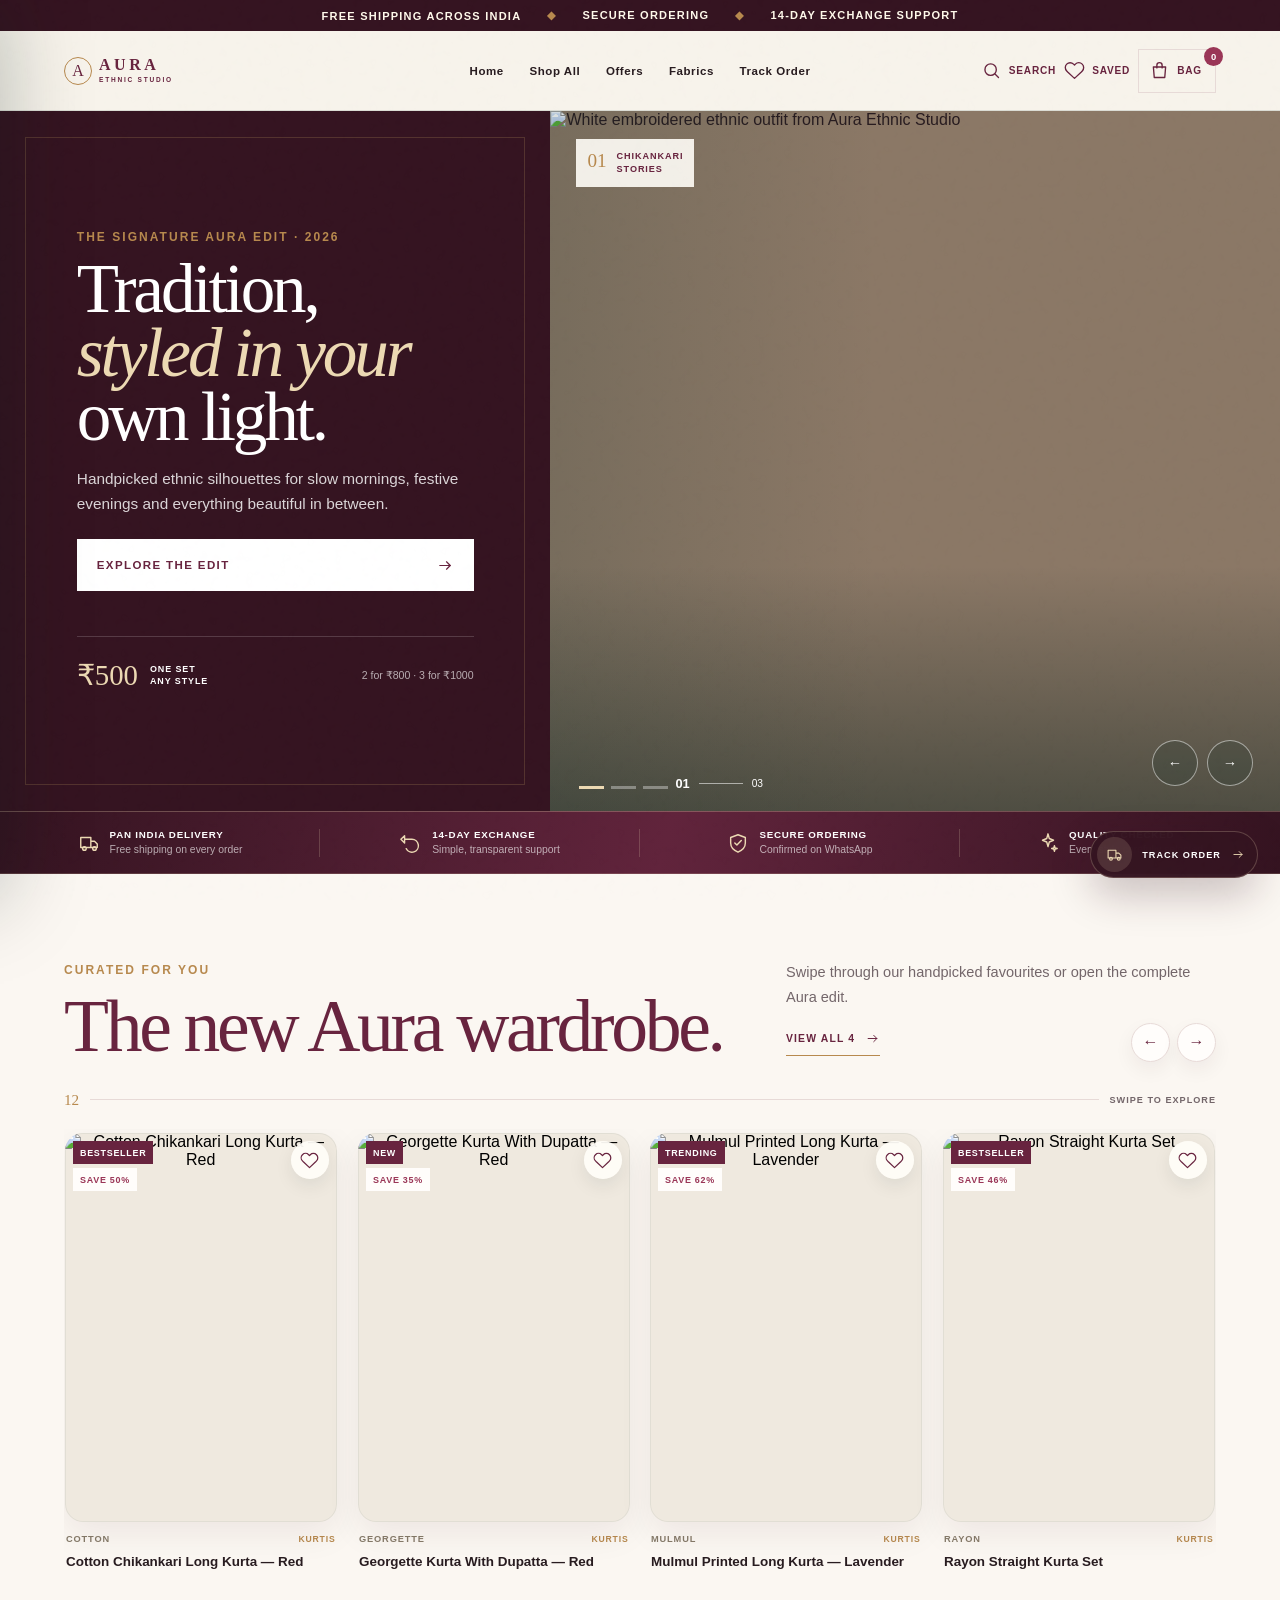
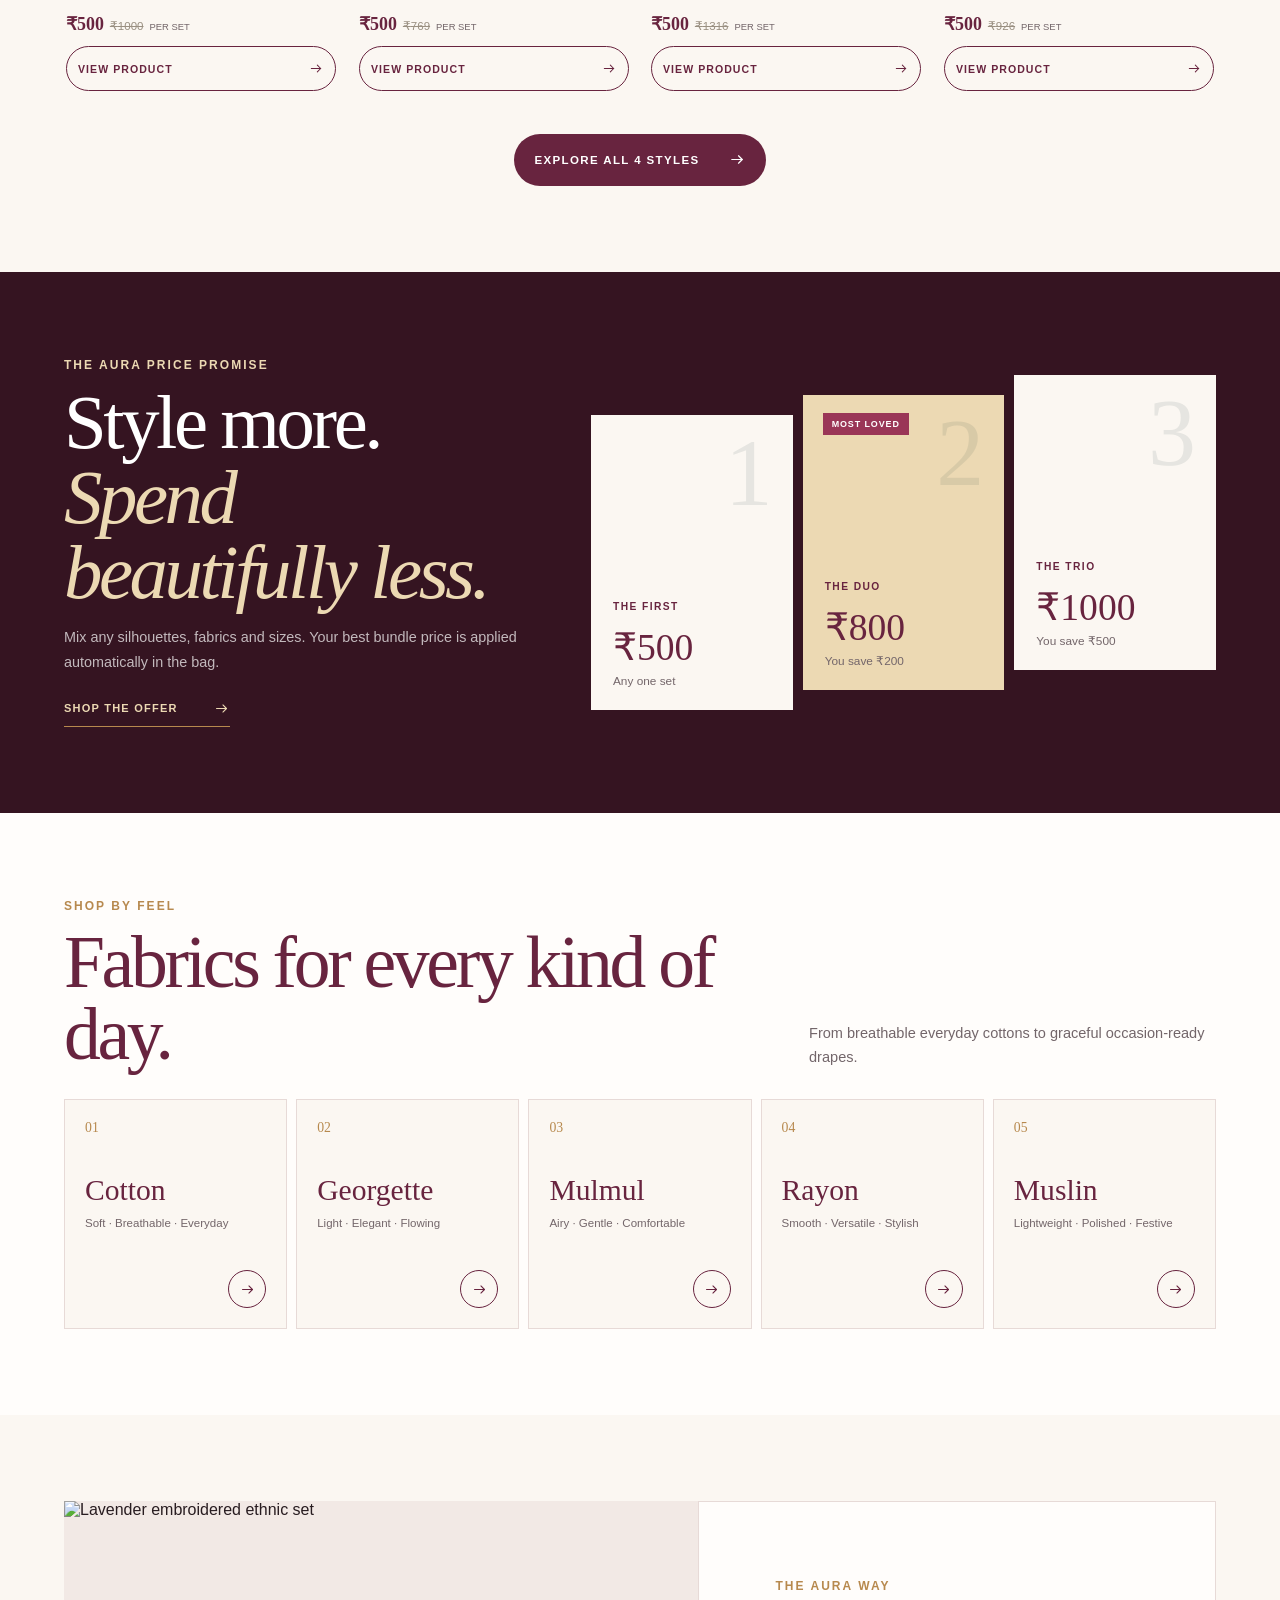
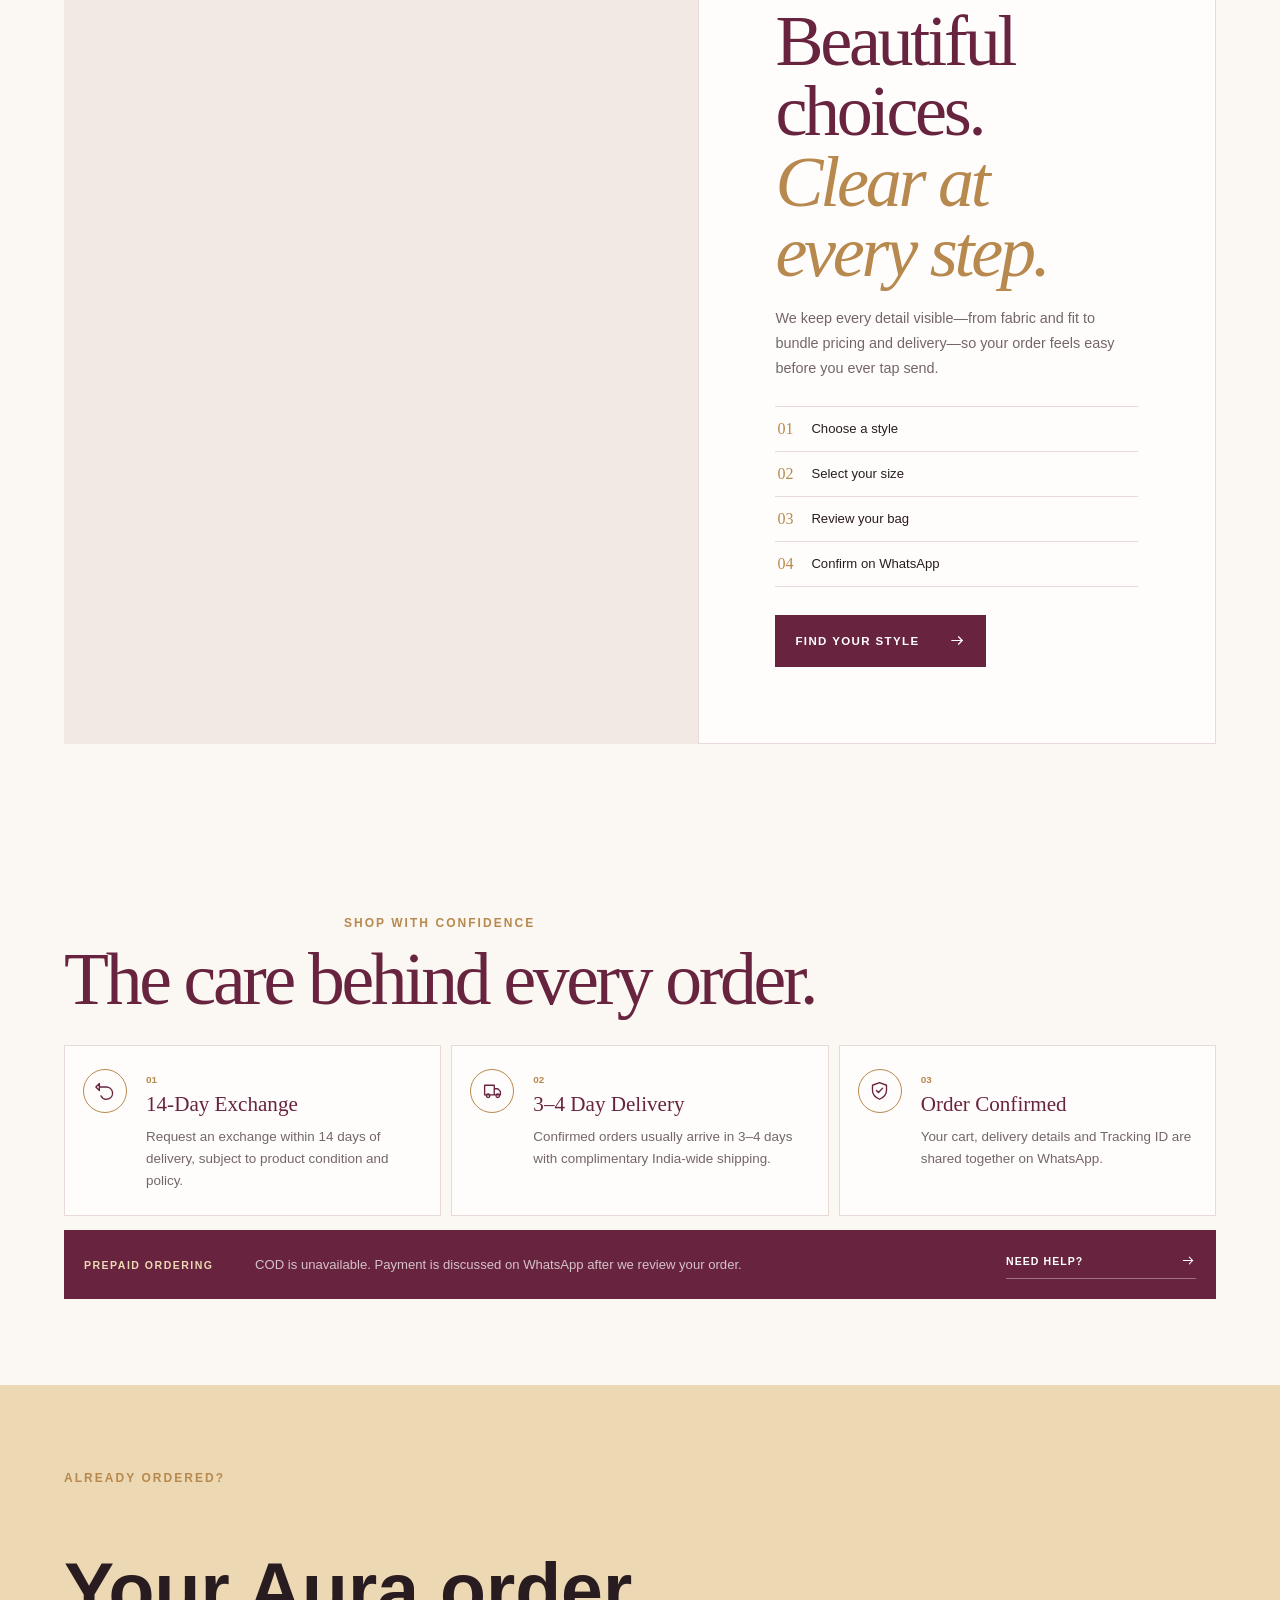
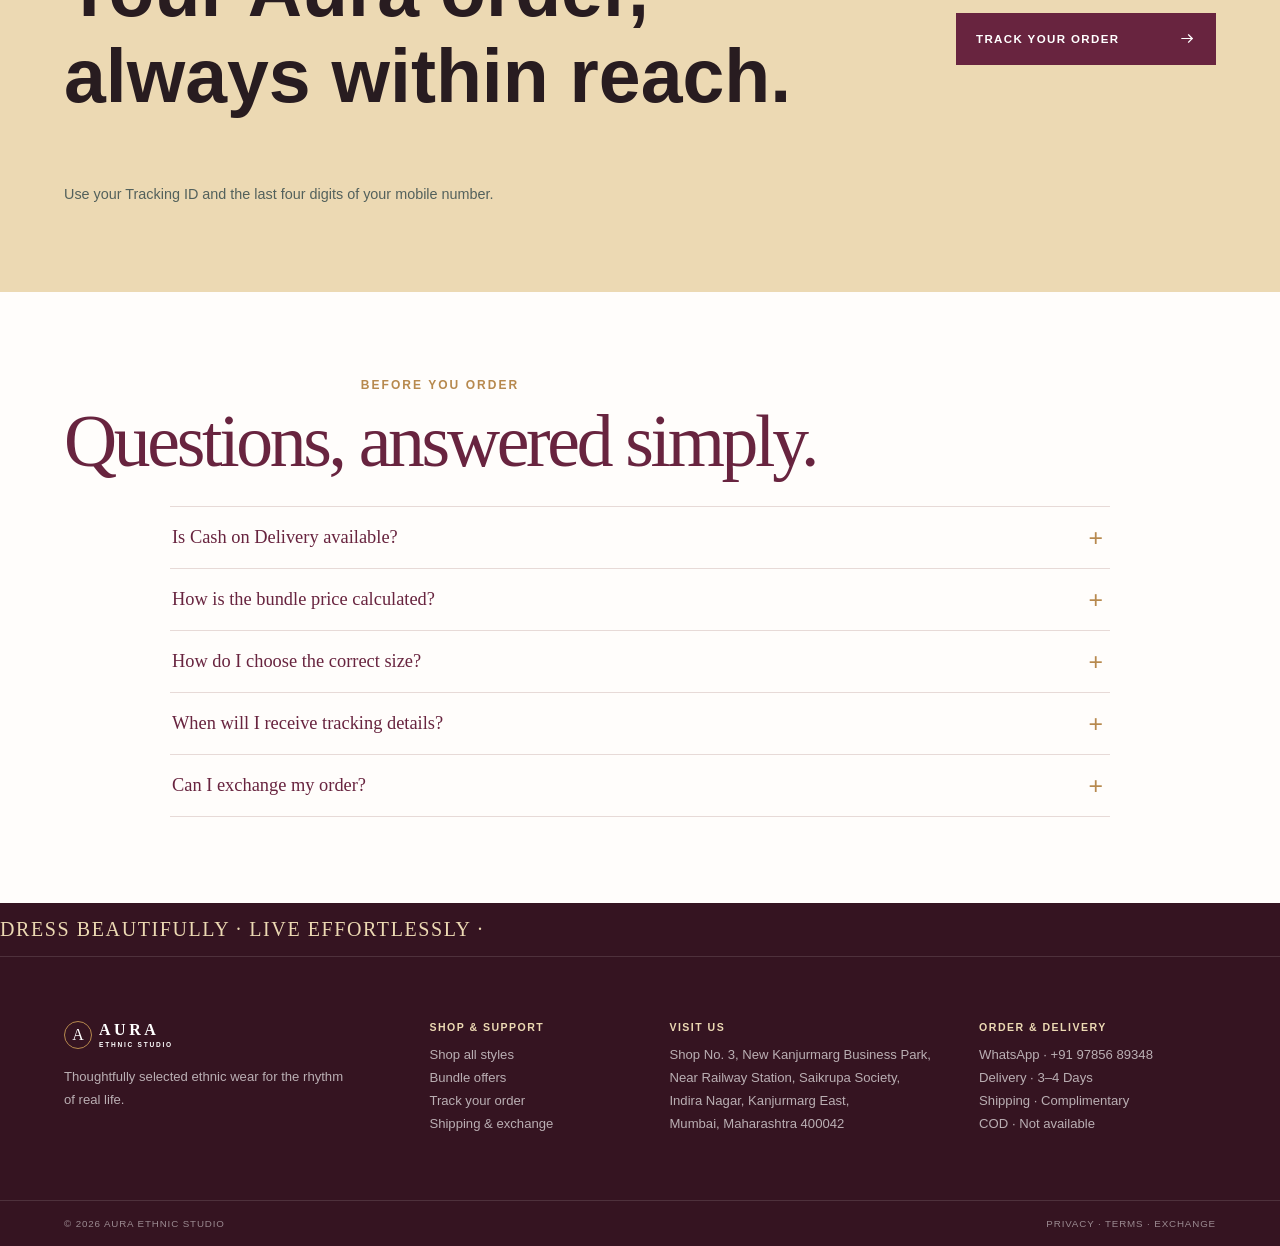
==== commit 1286f179: "Add files via upload" ====
--- a/store-x7m9q4v2k8/index.html
+++ b/store-x7m9q4v2k8/index.html
@@ -27,7 +27,7 @@
     <script src="./more-products-data.js"></script>
     <script src="./catalog-priority.js"></script>
     <script src="./tracking-config.js?v=2"></script>
-    <script type="module" crossorigin src="./assets/entry-BMx1zKky.js"></script>
+    <script type="module" crossorigin src="./assets/entry-D2oOgf0o.js"></script>
     <link rel="stylesheet" crossorigin href="./assets/entry-BUBMx9mk.css">
     <script defer src="./storefront-runtime.js?v=3"></script>
   </head>
